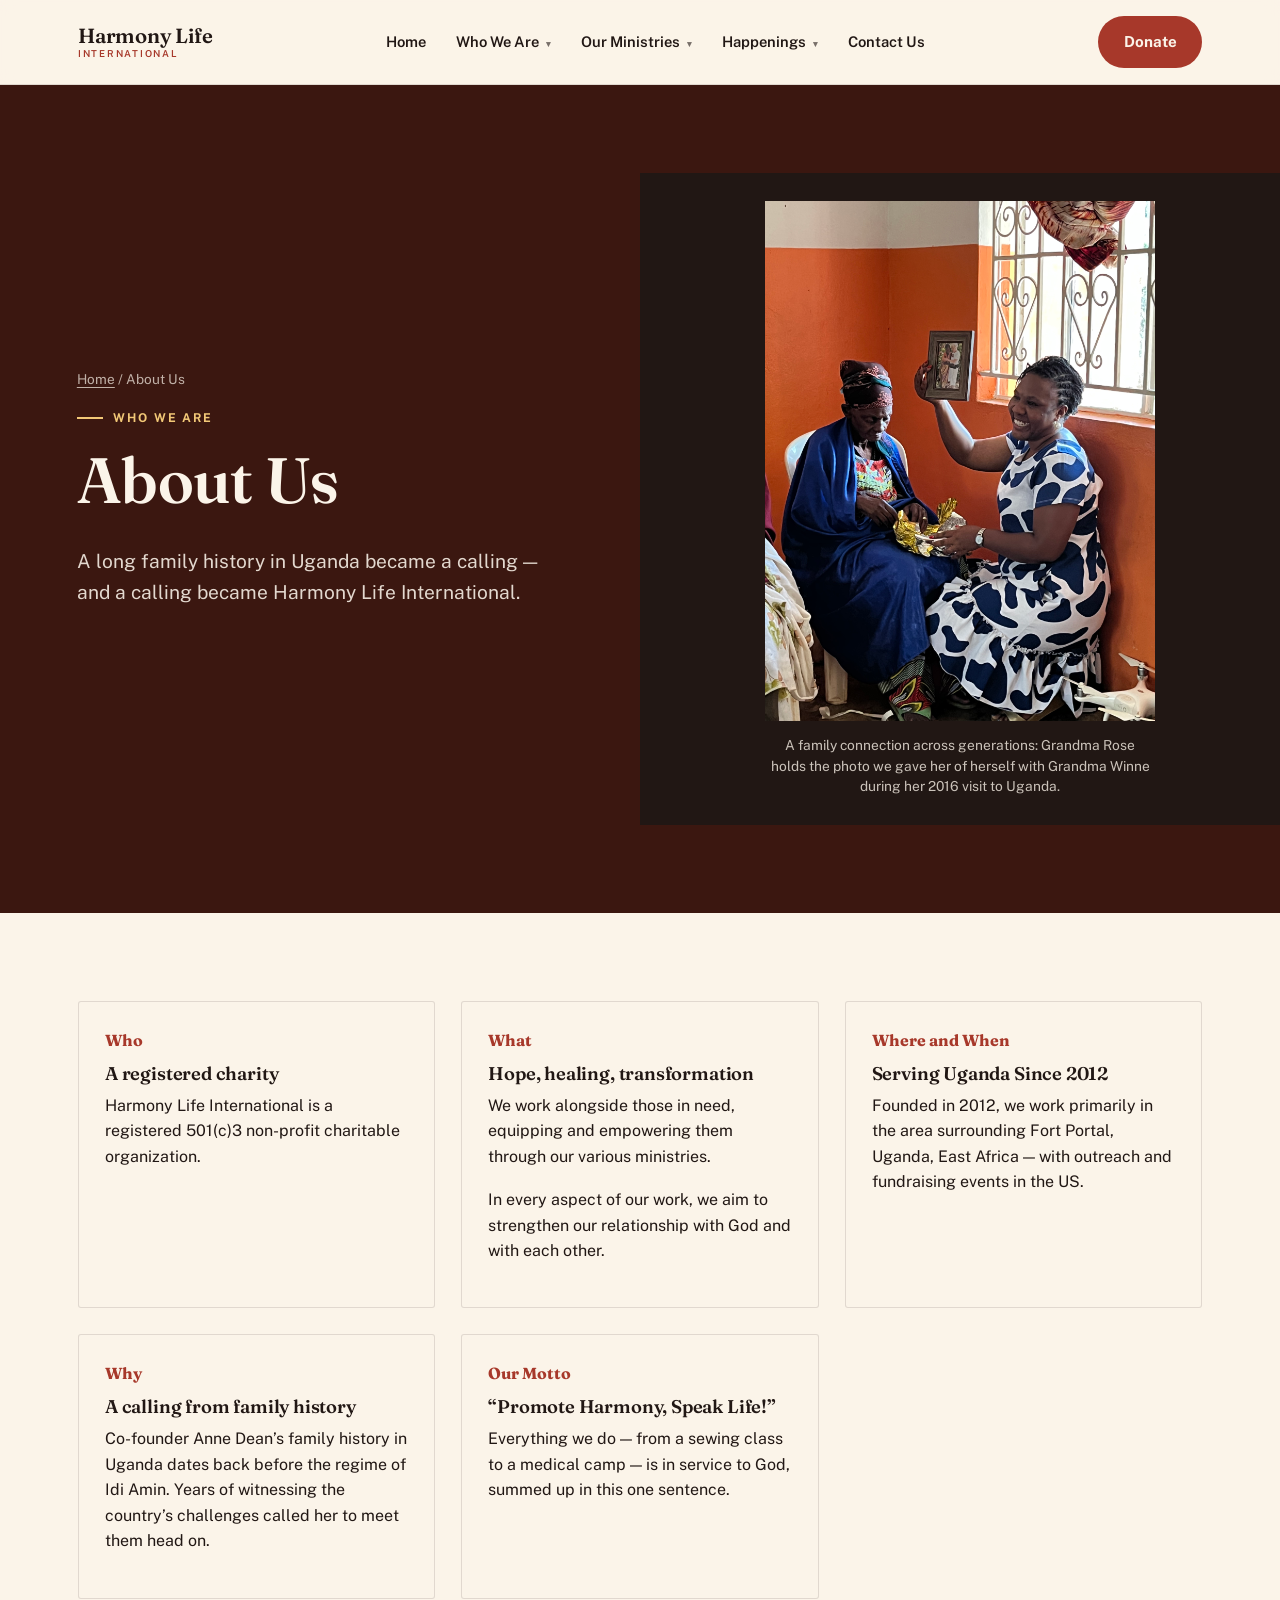
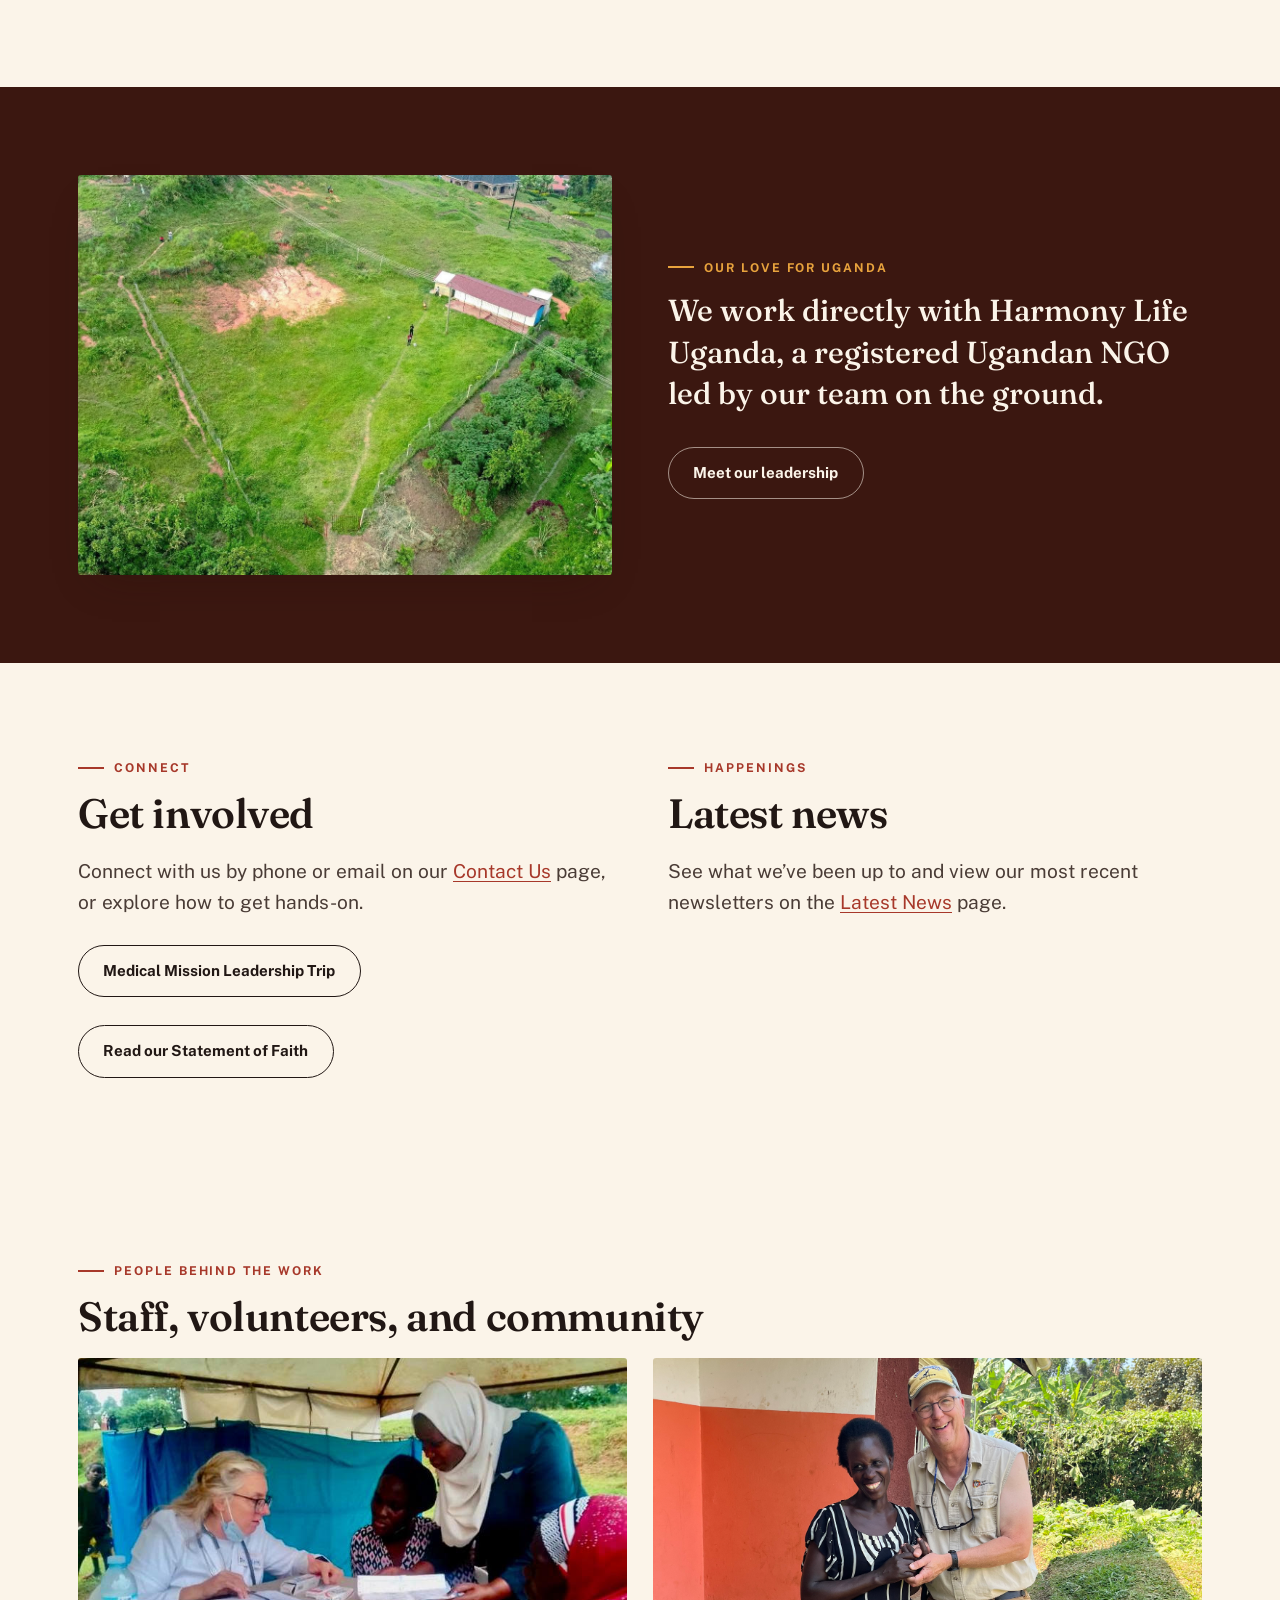
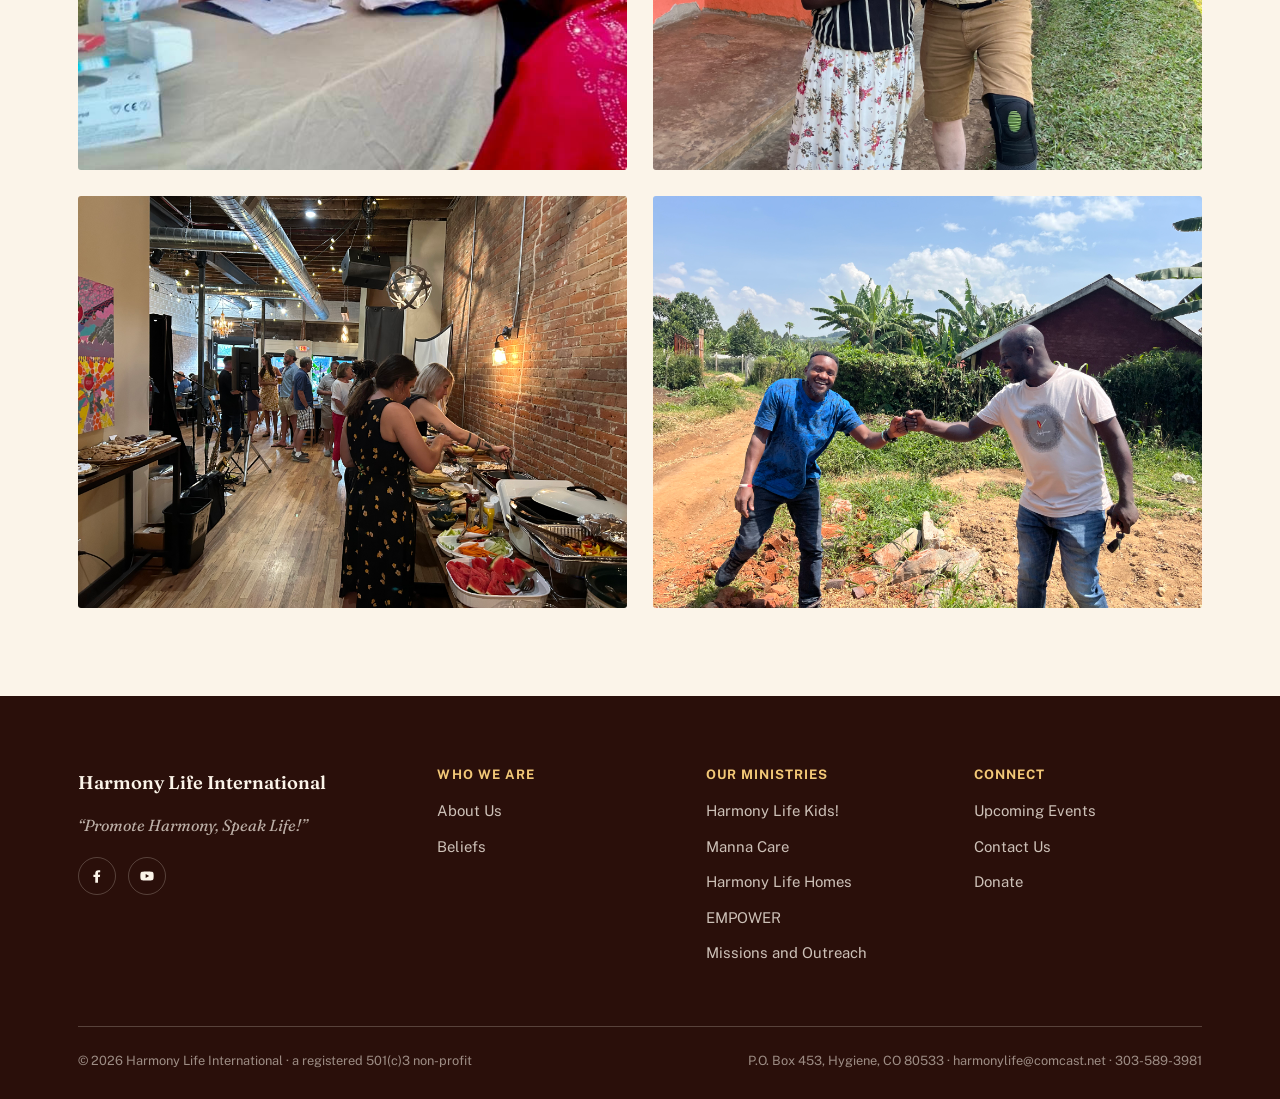
==== about.html @ 49a06c9b "11.12" ====
<!doctype html>
<html lang="en">
<head>
<meta charset="utf-8">
<meta name="viewport" content="width=device-width, initial-scale=1">
<title>About Us | Harmony Life International</title>
<meta name="description" content="Harmony Life International is a registered 501(c)3 non-profit founded in 2012, working around Fort Portal and Kampala, Uganda to bring hope, healing and transformation."><link rel="preconnect" href="https://fonts.googleapis.com">
<link rel="preconnect" href="https://fonts.gstatic.com" crossorigin>
<link href="https://fonts.googleapis.com/css2?family=Fraunces:ital,opsz,wght@0,9..144,500;0,9..144,600;1,9..144,500&family=Public+Sans:wght@400;500;600;700&display=swap" rel="stylesheet">
<link rel="stylesheet" href="css/style.css?v=14">
</head>
<body>
<header class="site-header">
  <div class="wrap">
    <a href="index.html" class="brand">
      <span class="brand-word">Harmony Life<small>International</small></span>
    </a>
    <nav class="main-nav" aria-label="Primary">
      <ul>
        <li><a href="index.html" class="top-link">Home</a></li>
        <li><a href="#" class="top-link">Who We Are <span class="caret">&#9662;</span></a>
        <ul class="dropdown"><li><a href="about.html">About Us</a></li><li><a href="beliefs.html">Beliefs</a></li></ul></li><li><a href="#" class="top-link">Our Ministries <span class="caret">&#9662;</span></a>
        <ul class="dropdown"><li><a href="kids.html">Harmony Life Kids!</a></li><li><a href="manna-care.html">Manna Care</a></li><li><a href="homes.html">Harmony Life Homes</a></li><li><a href="empower.html">EMPOWER</a></li><li><a href="missions-outreach.html">Missions and Outreach</a></li></ul></li><li><a href="#" class="top-link">Happenings <span class="caret">&#9662;</span></a>
        <ul class="dropdown"><li><a href="events.html">Upcoming Events</a></li></ul></li>
        <li><a href="contact.html" class="top-link">Contact Us</a></li>
      </ul>
    </nav>
    <div class="header-cta">
      <a href="https://www.eservicepayments.com/cgi-bin/Vanco_ver3.vps?appver3=[base64]&ver=3" class="btn btn-primary" target="_blank" rel="noopener">Donate</a>
      <button class="nav-toggle" aria-label="Open menu" aria-expanded="false">
        <svg viewBox="0 0 24 24" fill="none" stroke="currentColor" stroke-width="2"><path d="M3 6h18M3 12h18M3 18h18"/></svg>
      </button>
    </div>
  </div>
</header>
<nav class="mobile-nav" aria-label="Mobile">
  <ul><li><a href="index.html">Home</a></li><li><button class="group-toggle" aria-expanded="false">Who We Are <span class="caret">&#9662;</span></button>
        <ul class="sub-list"><li><a href="about.html">About Us</a></li><li><a href="beliefs.html">Beliefs</a></li></ul></li><li><button class="group-toggle" aria-expanded="false">Our Ministries <span class="caret">&#9662;</span></button>
        <ul class="sub-list"><li><a href="kids.html">Harmony Life Kids!</a></li><li><a href="manna-care.html">Manna Care</a></li><li><a href="homes.html">Harmony Life Homes</a></li><li><a href="empower.html">EMPOWER</a></li><li><a href="missions-outreach.html">Missions and Outreach</a></li></ul></li><li><button class="group-toggle" aria-expanded="false">Happenings <span class="caret">&#9662;</span></button>
        <ul class="sub-list"><li><a href="events.html">Upcoming Events</a></li></ul></li><li><a href="contact.html">Contact Us</a></li></ul>
  <div class="cta-row"><a href="https://www.eservicepayments.com/cgi-bin/Vanco_ver3.vps?appver3=[base64]&ver=3" class="btn btn-primary" target="_blank" rel="noopener" style="width:100%;justify-content:center;">Donate Now</a></div>
</nav>
<section class="hero hero-short about-hero">
  <div class="hero-inner">
    <div class="wrap">
      <p class="hero-crumb"><a href="index.html">Home</a> / About Us</p>
      <p class="eyebrow">Who We Are</p>
      <h1 class="h-display">About Us</h1>
      <p class="lede">A long family history in Uganda became a calling &mdash; and a calling became Harmony Life International.</p>
      
    </div>
  </div>
  <div class="about-hero-photo">
    <img src="images/grandma-rose-photo-visit.jpeg" alt="Grandma Rose holding the framed photo of herself with Grandma Winne from her 2016 visit to Uganda">
    <p class="about-hero-caption">A family connection across generations: Grandma Rose holds the photo we gave her of herself with Grandma Winne during her 2016 visit to Uganda.</p>
  </div>
</section>

<section class="on-light">
  <div class="wrap">
    <div class="card-grid">
      <div class="info-card"><span class="num">Who</span><h3>A registered charity</h3><p>Harmony Life International is a registered 501(c)3 non-profit charitable organization.</p></div>
      <div class="info-card"><span class="num">What</span><h3>Hope, healing, transformation</h3><p>We work alongside those in need, equipping and empowering them through our various ministries.</p><p>In every aspect of our work, we aim to strengthen our relationship with God and with each other.</p></div>
      <div class="info-card"><span class="num">Where and When</span><h3>Serving Uganda Since 2012</h3><p>Founded in 2012, we work primarily in the area surrounding Fort Portal, Uganda, East Africa &mdash; with outreach and fundraising events in the US.</p></div>
      <div class="info-card"><span class="num">Why</span><h3>A calling from family history</h3><p>Co-founder Anne Dean&rsquo;s family history in Uganda dates back before the regime of Idi Amin. Years of witnessing the country&rsquo;s challenges called her to meet them head on.</p></div>
      <div class="info-card"><span class="num">Our Motto</span><h3>&ldquo;Promote Harmony, Speak Life!&rdquo;</h3><p>Everything we do &mdash; from a sewing class to a medical camp &mdash; is in service to God, summed up in this one sentence.</p></div>
    </div>
  </div>
</section>

<section class="bg-clay">
  <div class="wrap">
    <div class="split reveal-stagger">
      <div class="split-media short"><img src="images/newsletter-farm-aerial-1.jpg" alt="Aerial view of green land in Uganda" loading="lazy"></div>
      <div>
        <p class="eyebrow">Our love for Uganda</p>
        <p class="statement">We work directly with Harmony Life Uganda, a registered Ugandan NGO led by our team on the ground.</p>
        <a href="leadership.html" class="btn btn-ghost-light">Meet our leadership</a>
      </div>
    </div>
  </div>
</section>

<section class="on-light">
  <div class="wrap">
    <div class="contact-grid">
      <div>
        <p class="eyebrow">Connect</p>
        <h2 class="h-section">Get involved</h2>
        <p class="lede">Connect with us by phone or email on our <a href="contact.html">Contact Us</a> page, or explore how to get hands-on.</p>
        <div class="badge-row" style="margin-top:28px;">
          <a href="missions-outreach.html" class="btn btn-ghost-dark">Medical Mission Leadership Trip</a>
          <a href="beliefs.html" class="btn btn-ghost-dark">Read our Statement of Faith</a>
        </div>
      </div>
      <div>
        <p class="eyebrow">Happenings</p>
        <h2 class="h-section">Latest news</h2>
        <p class="lede">See what we&rsquo;ve been up to and view our most recent newsletters on the <a href="news.html">Latest News</a> page.</p>
      </div>
    </div>
  </div>
</section>

<section class="on-light">
  <div class="wrap">
    <p class="eyebrow">People behind the work</p>
    <h2 class="h-section">Staff, volunteers, and community</h2>
    <div class="about-photo-grid">
      <img src="images/medical-camp-dr-kim.jpg" alt="Dr. Kim helping community members at a medical camp" loading="lazy">
      <img src="images/james-and-mama-maureen.jpeg" alt="James with Mama Maureen in Uganda" loading="lazy">
      <img src="images/harmony-life-dinner-gathering.jpeg" alt="Harmony Life staff and volunteers sharing a meal" loading="lazy">
      <img src="images/brian-sunday-and-ken-fist-bump.jpeg" alt="Brian Sunday fist-bumping Ken while volunteering with a family" loading="lazy">
    </div>
  </div>
</section>
<footer class="site-footer">
  <div class="wrap">
    <div class="footer-grid">
      <div>
        <div class="footer-brand"><span>Harmony Life International</span></div>
        <p class="footer-tagline">&ldquo;Promote Harmony, Speak Life!&rdquo;</p>
        <div class="footer-social">
          <a href="https://www.facebook.com/harmonylifeintl" target="_blank" rel="noopener" aria-label="Facebook"><svg viewBox="0 0 24 24"><path d="M13.5 22v-8.4h2.8l.4-3.3h-3.2V8.1c0-.9.3-1.6 1.7-1.6h1.6V3.5C16.5 3.4 15.3 3.3 14 3.3c-2.7 0-4.6 1.6-4.6 4.7v2.3H6.6v3.3h2.8V22Z"/></svg></a>
          <a href="https://www.youtube.com/channel/UCQIija2621qOEcQzTi9BtLw" target="_blank" rel="noopener" aria-label="YouTube"><svg viewBox="0 0 24 24"><path d="M21.6 7.6a2.7 2.7 0 0 0-1.9-1.9C18 5.2 12 5.2 12 5.2s-6 0-7.7.5A2.7 2.7 0 0 0 2.4 7.6 28 28 0 0 0 2 12a28 28 0 0 0 .4 4.4 2.7 2.7 0 0 0 1.9 1.9c1.7.5 7.7.5 7.7.5s6 0 7.7-.5a2.7 2.7 0 0 0 1.9-1.9A28 28 0 0 0 22 12a28 28 0 0 0-.4-4.4ZM10 15V9l5.2 3Z"/></svg></a>
        </div>
      </div>
      <div>
        <h4>Who We Are</h4>
        <ul>
          <li><a href="about.html">About Us</a></li>

          <li><a href="beliefs.html">Beliefs</a></li>
        </ul>
      </div>
      <div>
        <h4>Our Ministries</h4>
        <ul>
          <li><a href="kids.html">Harmony Life Kids!</a></li>
          <li><a href="manna-care.html">Manna Care</a></li>
          <li><a href="homes.html">Harmony Life Homes</a></li>
          <li><a href="empower.html">EMPOWER</a></li>


          <li><a href="missions-outreach.html">Missions and Outreach</a></li>
        </ul>
      </div>
      <div>
        <h4>Connect</h4>
        <ul>

          <li><a href="events.html">Upcoming Events</a></li>
          <li><a href="contact.html">Contact Us</a></li>
          <li><a href="https://www.eservicepayments.com/cgi-bin/Vanco_ver3.vps?appver3=[base64]&ver=3" target="_blank" rel="noopener">Donate</a></li>
        </ul>
      </div>
    </div>
    <div class="footer-bottom">
      <span>&copy; <span id="year">2026</span> Harmony Life International &middot; a registered 501(c)3 non-profit</span>
      <span>P.O. Box 453, Hygiene, CO 80533 &middot; harmonylife@comcast.net &middot; 303-589-3981</span>
    </div>
  </div>
</footer>
<script src="js/main.js?v=11"></script>
</body>
</html>
---- css/style.css ----
/* ==========================================================================
   Harmony Life International — design tokens
   ========================================================================== */
:root{
  /* color */
  --ink:        #211714;   /* warm charcoal-clay, primary text */
  --ink-soft:   #4a3c36;
  --paper:      #FBF4E9;   /* sun-bleached cotton canvas */
  --paper-dim:  #F2E8D8;
  --brick:      #A7382A;   /* terracotta — primary brand red */
  --brick-dark: #872C21;
  --gold:       #E8A33D;   /* sunrise gold */
  --gold-soft:  #F2C877;
  --clay:       #3B1710;   /* deep clay-maroon — dark sections / scrims */
  --clay-2:     #2A0F0A;
  --green:      #57724A;   /* savanna green — place/growth accent */
  --green-soft: #7C9A6C;
  --line:       rgba(33,23,20,0.12);
  --line-on-dark: rgba(251,244,233,0.22);

  /* type */
  --display: "Fraunces", "Iowan Old Style", Georgia, serif;
  --body:    "Public Sans", -apple-system, "Segoe UI", Helvetica, Arial, sans-serif;

  /* layout */
  --wrap: 1180px;
  --wrap-narrow: 760px;
  --radius: 3px;
  --shadow: 0 18px 40px -20px rgba(33,17,10,0.35);
}

/* ==========================================================================
   Reset / base
   ========================================================================== */
*, *::before, *::after{ box-sizing: border-box; }
html{ scroll-behavior: smooth; }
@media (prefers-reduced-motion: reduce){
  html{ scroll-behavior: auto; }
  *, *::before, *::after{ animation-duration: 0.01ms !important; animation-iteration-count: 1 !important; transition-duration: 0.01ms !important; scroll-behavior: auto !important; }
}
body{
  margin: 0;
  background: var(--paper);
  color: var(--ink);
  font-family: var(--body);
  font-size: 16px;
  line-height: 1.6;
  -webkit-font-smoothing: antialiased;
}
img{ max-width: 100%; display: block; }
a{ color: var(--brick); text-decoration-thickness: 1px; text-underline-offset: 3px; }
a:not([class]):hover{ color: var(--brick-dark); }
h1,h2,h3,h4{
  font-family: var(--display);
  color: var(--ink);
  line-height: 1.08;
  margin: 0 0 0.5em;
  font-weight: 600;
  letter-spacing: -0.01em;
}
p{ margin: 0 0 1.1em; }
ul{ margin: 0 0 1.1em; padding-left: 1.2em; }
:focus-visible{ outline: 3px solid var(--gold); outline-offset: 2px; }

.wrap{ max-width: var(--wrap); margin: 0 auto; padding: 0 28px; }
.wrap-narrow{ max-width: var(--wrap-narrow); margin: 0 auto; padding: 0 28px; }

.eyebrow{
  display: inline-flex; align-items: center; gap: 10px;
  font-family: var(--body); font-weight: 700; font-size: 0.76rem;
  letter-spacing: 0.16em; text-transform: uppercase;
  color: var(--gold);
}
.eyebrow::before{ content:""; width: 26px; height: 2px; background: var(--gold); display:block; }
.on-light .eyebrow{ color: var(--brick); }
.on-light .eyebrow::before{ background: var(--brick); }

.h-display{ font-size: clamp(2.4rem, 5vw, 4.1rem); }
.h-section{ font-size: clamp(1.9rem, 3.2vw, 2.7rem); }
.lede{ font-size: 1.2rem; color: var(--ink-soft); max-width: 62ch; }

/* buttons */
.btn{
  display: inline-flex; align-items: center; gap: 10px;
  font-family: var(--body); font-weight: 700; font-size: 0.95rem;
  padding: 0.85em 1.6em; border-radius: 999px;
  border: 1px solid transparent; cursor: pointer;
  text-decoration: none; white-space: nowrap;
  transition: transform 0.18s ease, background 0.18s ease, color 0.18s ease, border-color 0.18s ease;
}
.btn:hover{ transform: translateY(-1px); }
.btn-primary{ background: var(--brick); color: var(--paper); }
.btn-primary:hover{ background: var(--brick-dark); color: var(--paper); }
.btn-ghost-light{ border-color: rgba(251,244,233,0.55); color: var(--paper); }
.btn-ghost-light:hover{ background: rgba(251,244,233,0.12); color: var(--paper); }
.btn-ghost-dark{ border-color: var(--ink); color: var(--ink); }
.btn-ghost-dark:hover{ background: var(--ink); color: var(--paper); }
.btn-gold{ background: var(--gold); color: var(--clay); }
.btn-gold:hover{ background: var(--gold-soft); color: var(--clay); }

/* ==========================================================================
   Header
   ========================================================================== */
.site-header{
  position: sticky; top: 0; z-index: 60;
  background: rgba(251,244,233,0.92);
  backdrop-filter: saturate(140%) blur(8px);
  border-bottom: 1px solid var(--line);
}
.site-header .wrap{ display:flex; align-items:center; justify-content:space-between; height: 84px; gap: 24px; }
.brand{ display:flex; align-items:center; gap: 12px; text-decoration:none; color: var(--ink); flex-shrink:0; }
.brand svg{ width: 42px; height: 42px; flex-shrink:0; }
.brand-word{ font-family: var(--display); font-weight: 600; font-size: 1.28rem; line-height:1.05; letter-spacing: -0.01em; }
.brand-word small{ display:block; font-family: var(--body); font-weight:600; font-size: 0.6rem; letter-spacing: 0.18em; text-transform: uppercase; color: var(--brick); margin-top: 2px; }

.main-nav{ display:flex; align-items:center; gap: 6px; }
.main-nav > ul{ display:flex; align-items:center; gap: 2px; list-style:none; margin:0; padding:0; }
.main-nav > ul > li{ position: relative; }
.main-nav a.top-link{
  display:block; padding: 10px 14px; color: var(--ink); text-decoration:none;
  font-weight: 600; font-size: 0.92rem; border-radius: 999px;
}
.main-nav a.top-link:hover, .main-nav li:hover > a.top-link, .main-nav li.open > a.top-link{ background: var(--paper-dim); color: var(--brick); }
.main-nav .caret{ font-size: 0.6em; margin-left: 4px; opacity: 0.6; }

.dropdown{
  position: absolute; top: 100%; left: 0; min-width: 230px;
  background: var(--paper); border: 1px solid var(--line); border-radius: var(--radius);
  box-shadow: var(--shadow); padding: 8px; list-style:none; margin: 6px 0 0;
  opacity:0; visibility:hidden; transform: translateY(4px);
  transition: opacity 0.15s ease, transform 0.15s ease, visibility 0.15s ease;
}
.main-nav li:hover .dropdown, .main-nav li.open .dropdown{ opacity:1; visibility:visible; transform: translateY(0); }
.dropdown a{
  display:block; padding: 9px 12px; border-radius: 4px; color: var(--ink);
  text-decoration:none; font-size: 0.9rem; font-weight: 500;
}
.dropdown a:hover{ background: var(--paper-dim); color: var(--brick); }

.header-cta{ display:flex; align-items:center; gap: 14px; flex-shrink:0; }
.nav-toggle{ display:none; }
.mobile-nav{ display:none; }

@media (max-width: 980px){
  .site-header .wrap{ height: 72px; }
  .main-nav{ display:none; }
  .header-cta .btn-primary{ padding: 0.7em 1.2em; font-size: 0.88rem; }
  .nav-toggle{
    display:flex; align-items:center; justify-content:center;
    width: 44px; height: 44px; border-radius: 999px; border: 1px solid var(--line);
    background: transparent; cursor:pointer;
  }
  .nav-toggle svg{ width: 20px; height: 20px; }

  .mobile-nav{
    display:none; position: fixed; top: 72px; right: 0; bottom: 0; left: 0; z-index: 55;
    background: var(--paper); overflow-y: auto; padding: 8px 0 40px;
  }
  .mobile-nav.open{ display:block; }
  .mobile-nav ul{ list-style:none; margin:0; padding:0 8px; }
  .mobile-nav > ul > li{ border-bottom: 1px solid var(--line); }
  .mobile-nav a{ display:block; padding: 16px 20px; color: var(--ink); text-decoration:none; font-weight:600; font-family: var(--display); font-size: 1.15rem; }
  .mobile-nav .sub-list{ padding-left: 16px; display:none; }
  .mobile-nav .sub-list.open{ display:block; }
  .mobile-nav .sub-list a{ font-family: var(--body); font-size: 0.98rem; font-weight:500; padding: 12px 20px; }
  .mobile-nav .group-toggle{
    display:flex; align-items:center; justify-content:space-between; width:100%;
    background:none; border:0; text-align:left; cursor:pointer;
    padding: 16px 20px; color: var(--ink); font-family: var(--display); font-size: 1.15rem; font-weight:600;
  }
  .mobile-nav .group-toggle .caret{ font-size: 0.7em; opacity:0.6; flex-shrink:0; margin-left: 12px; }
  .mobile-nav .cta-row{ padding: 22px 20px 0; }
  .mobile-nav .cta-row .btn{
    font-family: var(--body); font-size: 0.95rem; font-weight:700; color: var(--paper); padding: 0.85em 1.6em;
  }
}

/* ==========================================================================
   Hero
   ========================================================================== */
.hero{
  position: relative; color: var(--paper);
  min-height: 78vh;
  background-size: cover; background-position: center;
  overflow: hidden;
}
.hero.hero-short{ min-height: 46vh; }
.hero.about-hero{
  display:grid; grid-template-columns: 1fr 1fr; min-height: 450px;
  background: var(--clay);
}
.hero.about-hero::after{ display:none; }
.about-hero .hero-inner{
  position:relative; inset:auto; grid-column:1; grid-row:1;
  display:flex; align-items:center; padding:48px 0;
}
.about-hero .hero-inner .wrap{ width:100%; max-width:none; margin:0; padding:0 clamp(28px, 6vw, 80px); }
.about-hero .about-hero-photo{
  grid-column:2; grid-row:1; min-height:450px;
  display:flex; flex-direction:column; align-items:center; justify-content:center; gap:14px;
  padding:28px clamp(16px, 3vw, 40px);
  background:#211714;
}
.about-hero-photo img{ display:block; width:100%; height:auto; max-height:520px; object-fit:contain; }
.about-hero-caption{ max-width:48ch; margin:0; color:rgba(251,244,233,0.78); font-size:0.86rem; line-height:1.5; text-align:center; }
.hero::after{
  content:""; position:absolute; inset:0;
  background: linear-gradient(180deg, rgba(43,15,10,0.15) 0%, rgba(43,15,10,0.35) 45%, rgba(30,10,7,0.92) 100%);
}
.hero-inner{ position: absolute; left:0; right:0; bottom:0; z-index: 2; padding: 90px 0 64px; box-sizing: border-box; }
.hero .eyebrow{ color: var(--gold-soft); margin-bottom: 18px; }
.hero .eyebrow::before{ background: var(--gold-soft); }
.hero h1{ color: var(--paper); max-width: 15ch; }
.hero .lede{ color: rgba(251,244,233,0.88); margin-top: 14px; }
.hero-actions{ display:flex; gap: 14px; flex-wrap:wrap; margin-top: 30px; }
.hero-crumb{ position:relative; z-index:2; font-size: 0.85rem; color: rgba(251,244,233,0.7); margin-bottom: 10px; }
.hero-crumb a{ color: rgba(251,244,233,0.7); }
@media (max-width: 860px){
  .hero.about-hero{ grid-template-columns:1fr; min-height:0; }
  .about-hero .about-hero-photo{ grid-column:1; grid-row:1; min-height:0; height:auto; padding:18px 22px 24px; }
  .about-hero-photo img{ max-height:300px; }
  .about-hero .hero-inner{ grid-column:1; grid-row:2; padding:38px 0 42px; }
}

/* hero entrance */
@keyframes hero-rise{ from{ opacity:0; transform: translateY(22px); } to{ opacity:1; transform: translateY(0); } }
.hero-crumb, .hero .eyebrow, .hero h1, .hero .lede, .hero-actions{
  opacity:0; animation: hero-rise 0.9s cubic-bezier(.16,1,.3,1) forwards;
}
.hero-crumb{ animation-delay: 0.05s; }
.hero .eyebrow{ animation-delay: 0.15s; }
.hero h1{ animation-delay: 0.28s; }
.hero .lede{ animation-delay: 0.46s; }
.hero-actions{ animation-delay: 0.6s; }

/* scroll-triggered staggered reveal, used for the ledger + stat bands */
.reveal-stagger > *{
  opacity:0; transform: translateY(16px);
  transition: opacity 0.8s cubic-bezier(.16,1,.3,1), transform 0.8s cubic-bezier(.16,1,.3,1);
}
.reveal-stagger.in-view > *{ opacity:1; transform: translateY(0); }
.reveal-stagger > *:nth-child(1){ transition-delay: 0.05s; }
.reveal-stagger > *:nth-child(2){ transition-delay: 0.2s; }
.reveal-stagger > *:nth-child(3){ transition-delay: 0.35s; }
.reveal-stagger > *:nth-child(4){ transition-delay: 0.5s; }
.reveal-stagger > *:nth-child(5){ transition-delay: 0.65s; }
.reveal-stagger > *:nth-child(6){ transition-delay: 0.8s; }

/* ==========================================================================
   Ledger strip — signature element
   ========================================================================== */
.ledger{
  background: var(--clay); border-bottom: 1px solid var(--line-on-dark);
}
.ledger-row{
  display:grid; grid-template-columns: repeat(auto-fit, minmax(220px, 1fr));
  overflow-x: auto;
}
.ledger-item{ position: relative; padding: 30px 26px; }
.ledger-item::before{
  content:""; position:absolute; top:0; left:0; right:0; height:1px;
  background-image: repeating-linear-gradient(90deg, rgba(251,244,233,0.32) 0 1.5px, transparent 1.5px 11px);
}
.ledger-item:not(:first-child)::after{
  content:""; position:absolute; top:0; bottom:0; left:0; width:1px;
  background-image: repeating-linear-gradient(180deg, rgba(251,244,233,0.32) 0 1.5px, transparent 1.5px 11px);
}
.ledger-amount{ font-family: var(--display); font-weight: 600; font-size: 1.9rem; color: var(--gold-soft); font-variant-numeric: tabular-nums; }
.ledger-desc{ color: rgba(251,244,233,0.82); font-size: 0.92rem; margin-top: 4px; }
@media (max-width: 900px){
  .ledger-row{ grid-template-columns: repeat(2, 1fr); overflow-x: visible; }
  .ledger-item:nth-child(3)::after{ display:none; }
}

/* ==========================================================================
   Sections
   ========================================================================== */
section{ padding: 88px 0; }
.section-tight{ padding: 56px 0; }
.section-head{ max-width: 62ch; margin-bottom: 44px; }
.section-head .eyebrow{ margin-bottom: 14px; }
.bg-clay{ background: var(--clay); color: var(--paper); }
.bg-clay h2, .bg-clay h3{ color: var(--paper); }
.bg-clay .lede{ color: rgba(251,244,233,0.82); }
.bg-dim{ background: var(--paper-dim); }
.divider-gold{ height:2px; width: 64px; background: var(--gold); border:0; margin: 0 0 22px; }

/* pull quote */
.pull{
  font-family: var(--display); font-style: italic; font-weight: 500;
  font-size: clamp(1.3rem, 2.4vw, 1.7rem); line-height: 1.4; color: var(--ink);
  max-width: 46ch;
}
.pull cite{ display:block; font-style: normal; font-family: var(--body); font-size: 0.82rem; color: var(--brick); font-weight:700; letter-spacing: 0.05em; text-transform: uppercase; margin-top: 16px; }
.bg-clay .pull{ color: var(--paper); }
.bg-clay .pull cite{ color: var(--gold-soft); }

/* alternate, quieter section intro: eyebrow + a serif statement line instead of a repeated h2 */
.statement{
  font-family: var(--display); font-weight:500; font-size: clamp(1.35rem, 2.6vw, 1.9rem);
  line-height: 1.35; color: var(--ink); max-width: 50ch;
}
.bg-clay .statement{ color: var(--paper); }
.kicker{
  font-family: var(--body); font-weight:700; font-size: 1.05rem; color: var(--ink);
  margin: 0 0 10px;
}
.bg-clay .kicker{ color: var(--paper); }

/* single-figure stat card (used where a full 4-up ledger would be sparse) */
.stat-card{
  display:inline-flex; align-items:baseline; gap: 16px; flex-wrap:wrap; justify-content:center;
  background: var(--paper); border: 1px solid var(--line); border-radius: var(--radius);
  padding: 24px 34px; box-shadow: var(--shadow); max-width: 90%;
}
.stat-card .num{ font-family: var(--display); font-weight:600; font-size: 2.3rem; color: var(--brick); font-variant-numeric: tabular-nums; white-space:nowrap; }
.stat-card .txt{ font-size: 0.95rem; color: var(--ink-soft); max-width: 30ch; text-align:left; }

/* small photo + quote pairing */
.quote-block{ display:flex; gap: 30px; align-items:center; flex-wrap:wrap; }
.quote-block img{ width:180px; height:180px; object-fit:cover; border-radius: var(--radius); flex-shrink:0; box-shadow: var(--shadow); }
.quote-block .pull{ margin:0; }
@media (max-width: 560px){ .quote-block{ justify-content:center; text-align:center; } .quote-block .pull{ margin:0 auto; } }

/* ==========================================================================
   Ministries grid (editorial, asymmetric)
   ========================================================================== */
.ministries-grid{
  display:grid; grid-template-columns: repeat(6, 1fr); gap: 18px;
}
.m-card{
  position:relative; overflow:hidden; border-radius: var(--radius);
  color: var(--paper); text-decoration:none; display:flex; flex-direction:column;
  justify-content:flex-end; min-height: 260px; background-size:cover; background-position:center;
  grid-column: span 2;
}
.m-card.m-feature{ grid-column: span 4; min-height: 420px; }
.m-card::after{ content:""; position:absolute; inset:0; background: linear-gradient(180deg, rgba(43,15,10,0) 30%, rgba(30,10,7,0.88) 100%); transition: background 0.25s ease; }
.m-card:hover::after{ background: linear-gradient(180deg, rgba(167,56,42,0.15) 0%, rgba(30,10,7,0.92) 100%); }
.m-card-body{ position:relative; z-index:2; padding: 22px; }
.m-card h3{ color: var(--paper); font-size: 1.28rem; margin-bottom: 6px; }
.m-feature h3{ font-size: 1.9rem; }
.m-card p{ color: rgba(251,244,233,0.85); font-size: 0.92rem; margin: 0; }
.m-card .tag{ font-size: 0.72rem; font-weight:700; letter-spacing:0.12em; text-transform:uppercase; color: var(--gold-soft); display:block; margin-bottom: 8px; }
@media (max-width: 900px){
  .ministries-grid{ grid-template-columns: repeat(2, 1fr); }
  .m-card, .m-card.m-feature{ grid-column: span 2; min-height: 260px; }
}
@media (max-width: 560px){
  .ministries-grid{ grid-template-columns: 1fr; }
  .m-card, .m-card.m-feature{ grid-column: span 1; }
}

/* ==========================================================================
   Steps timeline (vertical, connected, staggered reveal)
   ========================================================================== */
.steps-timeline{ max-width: 620px; margin: 0 auto; }
.step{ position:relative; display:flex; gap: 26px; padding-bottom: 50px; }
.step:last-child{ padding-bottom: 0; }
.step::before{
  content:""; position:absolute; left: 25px; top: 52px; width: 2px; height: calc(100% - 52px);
  background: repeating-linear-gradient(to bottom, var(--brick) 0 5px, transparent 5px 11px);
}
.step:last-child::before{ display:none; }
.step-marker{
  position:relative; z-index:2; flex-shrink:0;
  width: 52px; height: 52px; border-radius: 50%;
  background: var(--clay); color: var(--gold-soft);
  display:flex; align-items:center; justify-content:center;
  font-family: var(--display); font-weight:600; font-size: 1.05rem;
  box-shadow: 0 0 0 6px var(--paper);
}
.bg-dim .step-marker{ box-shadow: 0 0 0 6px var(--paper-dim); }
.step-body{ padding-top: 9px; }
.step-body h3{ font-size: 1.22rem; margin-bottom: 6px; }
.step-body p{ color: var(--ink-soft); margin: 0; }
@media (max-width: 560px){
  .step{ gap: 18px; padding-bottom: 38px; }
  .step-marker{ width: 44px; height: 44px; font-size: 0.95rem; }
  .step::before{ left: 21px; top: 44px; }
}

/* ==========================================================================
   Uganda map — scroll-scrubbed zoom from world to Africa to Uganda
   ========================================================================== */
/* let the map run to the section's own edge instead of leaving a dead strip of
   plain background color below it before the next section's color begins */
.map-section{ padding-bottom: 0; }
.map-scrub{ position: relative; height: 235vh; }
.map-sticky{
  position: sticky; top: 84px; height: calc(100vh - 84px);
  display: flex; align-items: center; justify-content: center;
  overflow: hidden;
}
.map-stage{ position: relative; width: 100%; height: 100%; }
.map-svg{ position:absolute; inset:0; width:100%; height:100%; overflow: hidden; }
.countries{ will-change: transform; }

.country{ fill: rgba(251,244,233,0.05); stroke: rgba(251,244,233,0.28); stroke-width: 1; stroke-linejoin: round; vector-effect: non-scaling-stroke; }
.country-africa{ stroke: rgba(251,244,233,0.42); }
.country-uganda{ stroke: var(--gold-soft); }
.country-uganda-highlight{
  fill: var(--gold); fill-opacity: 0.22; stroke: var(--gold); stroke-width: 1.6;
  opacity: 0; pointer-events: none;
}

.map-marker-layer{ position:absolute; inset:0; pointer-events:none; }
.map-marker{
  position:absolute; left:0; top:0; will-change: transform;
  opacity: 0; transition: opacity .25s ease;
}
.marker-star{
  position:absolute; left:0; top:0; width: 18px; height: 18px; display:block; opacity:0;
  transform: translate(-50%,-50%) scale(0.3); transform-origin: 50% 50%;
  transition: transform .5s cubic-bezier(.34,1.56,.64,1), opacity .35s ease;
  filter: drop-shadow(0 2px 6px rgba(19,10,6,0.5));
}
.marker-star svg{ width:100%; height:100%; fill: var(--gold); stroke: var(--paper); stroke-width: 0.8; }
.map-marker.is-visible{ opacity: 1; }
.map-marker.is-visible .marker-star{ opacity:1; transform: translate(-50%,-50%) scale(1); }
.marker-label{
  position:absolute; top:0; white-space: nowrap;
  font-family: var(--body); font-weight:600; font-size: 14px; color: var(--paper);
  text-shadow: 0 1px 4px rgba(19,10,6,0.65);
}
/* labels splay diagonally away from each other so they never collide when the two
   cities are close together on screen at looser zoom levels */
.marker-fortportal .marker-label{ top: auto; right: 12px; bottom: 9px; text-align: right; }
.marker-kampala .marker-label{ top: 9px; left: 12px; text-align: left; }

.map-uganda-label{
  position:absolute; left:0; top:0; will-change: transform; opacity: 0;
  display:flex; flex-direction:column; align-items:center; gap: 7px;
}
.map-uganda-label .label-text{
  font-family: var(--display); font-weight:600; font-style: italic; font-size: 36px;
  letter-spacing: 0.03em; color: var(--gold-soft); white-space: nowrap;
  text-shadow: 0 1px 3px rgba(19,10,6,0.75), 0 10px 26px rgba(19,10,6,0.4);
}
.map-uganda-label .label-rule{
  width: 52px; height: 2px; background: var(--gold-soft); opacity: 0.85;
}
@media (max-width: 720px){
  .map-uganda-label .label-text{ font-size: 26px; }
  .map-uganda-label .label-rule{ width: 40px; }
}

@media (max-width: 720px){
  .map-scrub{ height: 210vh; }
}
@media (max-width: 480px){
  .map-scrub{ height: 190vh; }
}

@media (prefers-reduced-motion: reduce){
  .map-scrub{ height: auto; }
  .map-sticky{ position: static; height: 70vh; min-height: 420px; padding: 20px 0; }
}

/* ==========================================================================
   Video embeds
   ========================================================================== */
.video-grid{ display:grid; grid-template-columns: repeat(3, 1fr); gap: 28px; }
.video-grid.two-up{ grid-template-columns: repeat(2, 1fr); }
@media (max-width: 860px){ .video-grid, .video-grid.two-up{ grid-template-columns: 1fr; } }
.video-embed{
  position:relative; width:100%; aspect-ratio: 16/9; overflow:hidden;
  border-radius: var(--radius); box-shadow: var(--shadow); background: var(--clay-2);
}
.video-embed iframe{ position:absolute; inset:0; width:100%; height:100%; border:0; }
.video-caption{ margin: 14px 0 0; font-size: 0.88rem; color: var(--ink-soft); }
.video-caption strong{ color: var(--ink); font-family: var(--display); font-weight:600; }
.bg-dim .video-caption, .bg-clay .video-caption{ color: rgba(251,244,233,0.75); }
.bg-clay .video-caption strong{ color: var(--paper); }

.video-linkcard{
  display:flex; flex-direction:column; align-items:center; justify-content:center; gap: 14px;
  color: var(--paper); text-decoration:none; text-align:center; padding: 24px;
  background: linear-gradient(160deg, var(--clay) 0%, var(--clay-2) 100%);
  background-size: cover; background-position: center;
  transition: transform 0.2s ease;
}
.video-linkcard.has-thumb{ position:relative; }
.video-linkcard.has-thumb::before{
  content:""; position:absolute; inset:0;
  background: linear-gradient(180deg, rgba(43,15,10,0.25) 0%, rgba(30,10,7,0.82) 100%);
}
.video-linkcard.has-thumb > *{ position:relative; z-index:1; }
.video-linkcard:hover{ transform: scale(1.015); color: var(--paper); }
.video-linkcard .play-ic{
  width: 60px; height: 60px; border-radius: 50%; flex-shrink:0;
  border: 2px solid rgba(251,244,233,0.55);
  background: rgba(30,10,7,0.35);
  display:flex; align-items:center; justify-content:center;
}
.video-linkcard .play-ic svg{ width: 20px; height: 20px; fill: var(--paper); margin-left: 3px; }
.video-linkcard .linkcard-label{ display:flex; align-items:center; gap: 8px; font-weight:700; font-size: 0.95rem; }
.video-linkcard .linkcard-label svg{ width: 16px; height: 16px; fill: var(--gold-soft); }

/* ==========================================================================
   Content blocks (image + text alternating)
   ========================================================================== */
.split{ display:grid; grid-template-columns: 1fr 1fr; gap: 56px; align-items:center; }
.split.reverse .split-media{ order:2; }
.split-media img{ border-radius: var(--radius); box-shadow: var(--shadow); width:100%; height:100%; object-fit:cover; }
.split-media.short img{ aspect-ratio: 4/3; }
@media (max-width: 860px){
  .split-media.thin-mobile img{ aspect-ratio: 16/9; }
}
@media (max-width: 860px){
  .split, .split.reverse{ grid-template-columns: 1fr; gap: 30px; }
  .split.reverse .split-media{ order: 0; }
}

.card-grid{ display:grid; grid-template-columns: repeat(3, 1fr); gap: 26px; }
@media (max-width: 860px){ .card-grid{ grid-template-columns: repeat(2, 1fr); } }
@media (max-width: 560px){ .card-grid{ grid-template-columns: 1fr; } }
.info-card{ background: var(--paper); border: 1px solid var(--line); border-radius: var(--radius); padding: 26px; }
.info-card h3{ font-size: 1.15rem; }
.info-card .num{ font-family: var(--display); font-size: 1rem; color: var(--brick); font-weight:700; margin-bottom: 10px; display:block; }

/* numbered variant: a small index number up top, plus a large low-opacity numeral
   watermarked into the background — used for cards that are actually 1/2/3 in a sequence */
.info-card.numbered{ position:relative; overflow:hidden; }
.info-card.numbered .num{ position:relative; z-index:1; }
.info-card.numbered::before{
  content: attr(data-num);
  position:absolute; top:-0.28em; right:0.06em;
  font-family: var(--display); font-weight:700; font-size:6.5rem; line-height:1;
  color: var(--brick); opacity:0.09;
  z-index:0; pointer-events:none; user-select:none;
}
.info-card.numbered h3, .info-card.numbered p, .info-card.numbered a{ position:relative; z-index:1; }

.stat-band{ display:grid; grid-template-columns: repeat(4,1fr); gap: 30px; text-align:center; }
.stat{ }
.stat .fig{ font-family: var(--display); font-size: clamp(1.8rem,3vw,2.6rem); color: var(--gold-soft); font-variant-numeric: tabular-nums; }
.stat .lbl{ font-size: 0.85rem; color: rgba(251,244,233,0.78); margin-top: 6px; }
@media (max-width: 760px){ .stat-band{ grid-template-columns: repeat(2,1fr); row-gap: 34px; } }

.photo-grid{ display:grid; grid-template-columns: repeat(4,1fr); gap: 14px; }
.photo-grid img{ border-radius: var(--radius); aspect-ratio: 3/4; object-fit:cover; width:100%; }
.photo-grid .wide{ grid-column: span 2; aspect-ratio: 3/2; }
.photo-grid.cols-3{ grid-template-columns: repeat(3,1fr); } /* one tall + one wide fills a row exactly */
@media (max-width: 760px){ .photo-grid{ grid-template-columns: repeat(2,1fr); } .photo-grid .wide{ grid-column: span 2; } }

.about-photo-grid{ display:grid; grid-template-columns:repeat(2,minmax(0,1fr)); gap:26px; }
.about-photo-grid img{ width:100%; aspect-ratio:4/3; object-fit:cover; border-radius:var(--radius); }
@media (max-width:560px){ .about-photo-grid{ grid-template-columns:1fr; } }

/* leadership */
.people-grid{ display:grid; grid-template-columns: repeat(2,1fr); gap: 40px; }
.person{ display:grid; grid-template-columns: 160px 1fr; gap: 22px; align-items:start; }
.person img{ border-radius: var(--radius); aspect-ratio: 1/1; object-fit:cover; box-shadow: var(--shadow); }
.person h3{ font-size: 1.2rem; margin-bottom:2px; }
.person .role{ color: var(--brick); font-weight:700; font-size: 0.82rem; text-transform:uppercase; letter-spacing:0.06em; margin-bottom: 10px; display:block; }
@media (max-width: 700px){ .people-grid{ grid-template-columns: 1fr; } }
@media (max-width: 460px){ .person{ grid-template-columns: 100px 1fr; } }

/* forms / contact */
.contact-grid{ display:grid; grid-template-columns: 1fr 1fr; gap: 56px; }
@media (max-width: 860px){ .contact-grid{ grid-template-columns: 1fr; gap: 34px; } }
.contact-detail{ display:flex; gap: 16px; padding: 18px 0; border-top: 1px solid var(--line); }
.contact-detail:first-of-type{ border-top:0; }
.contact-detail .ic{ color: var(--brick); flex-shrink:0; margin-top:2px; }
.contact-detail h4{ font-family: var(--body); font-weight:700; font-size: 0.85rem; text-transform:uppercase; letter-spacing:0.06em; margin:0 0 4px; color: var(--ink-soft); }

.news-list{ list-style:none; margin:0; padding:0; }
.news-list li{ display:flex; justify-content:space-between; align-items:baseline; gap: 20px; padding: 22px 0; border-top: 1px solid var(--line); }
.news-list li:first-child{ border-top:0; }
.news-list .n-title{ font-family: var(--display); font-size: 1.15rem; }
.news-list .n-date{ font-size: 0.84rem; color: var(--ink-soft); white-space:nowrap; }

.faith-list{ list-style:none; margin:0; padding:0; display:grid; gap: 22px; }
.faith-list li{ padding-left: 26px; border-left: 2px solid var(--gold); font-family: var(--display); font-style: italic; font-size: 1.12rem; color: var(--ink-soft); }
.faith-list li strong{ display:block; font-family: var(--body); font-style:normal; font-weight:700; font-size: 0.78rem; text-transform:uppercase; letter-spacing:0.07em; color: var(--brick); margin-top:8px; }

/* ==========================================================================
   Footer
   ========================================================================== */
.site-footer{ background: var(--clay-2); color: rgba(251,244,233,0.78); padding: 72px 0 28px; }
.footer-grid{ display:grid; grid-template-columns: 1.4fr 1fr 1fr 1fr; gap: 40px; }
.footer-grid h4{ font-family: var(--body); font-weight:700; font-size: 0.82rem; text-transform:uppercase; letter-spacing:0.08em; color: var(--gold-soft); margin: 0 0 16px; }
.footer-grid ul{ list-style:none; margin:0; padding:0; display:grid; gap: 10px; }
.footer-grid a{ color: rgba(251,244,233,0.78); text-decoration:none; font-size: 0.93rem; }
.footer-grid a:hover{ color: var(--paper); text-decoration:underline; }
.footer-brand{ display:flex; align-items:center; gap: 12px; margin-bottom: 16px; }
.footer-brand svg{ width: 38px; height:38px; }
.footer-brand span{ font-family: var(--display); font-weight:600; font-size: 1.15rem; color: var(--paper); }
.footer-tagline{ font-family: var(--display); font-style: italic; color: rgba(251,244,233,0.7); max-width: 34ch; }
.footer-social{ display:flex; gap: 12px; margin-top: 18px; }
.footer-social a{ width:38px; height:38px; border-radius:50%; border:1px solid var(--line-on-dark); display:flex; align-items:center; justify-content:center; }
.footer-social svg{ width:16px; height:16px; fill: var(--paper); }
.on-light .footer-social a{ border-color: var(--line); }
.on-light .footer-social svg{ fill: var(--brick); }
.footer-bottom{ margin-top: 60px; padding-top: 24px; border-top: 1px solid var(--line-on-dark); display:flex; justify-content:space-between; flex-wrap:wrap; gap: 12px; font-size: 0.8rem; color: rgba(251,244,233,0.55); }
.footer-bottom a{ color: rgba(251,244,233,0.55); }
@media (max-width: 860px){ .footer-grid{ grid-template-columns: 1fr 1fr; } }
@media (max-width: 520px){ .footer-grid{ grid-template-columns: 1fr; } }

/* misc */
.center{ text-align:center; margin-left:auto; margin-right:auto; }
.mt-lg{ margin-top: 48px; }
.badge-row{ display:flex; gap: 28px; flex-wrap:wrap; align-items:center; margin-top: 20px; }
.badge-row .item{ font-size: 0.82rem; color: var(--ink-soft); display:flex; align-items:center; gap:8px; }
.badge-row svg{ width:18px;height:18px; color: var(--brick); }
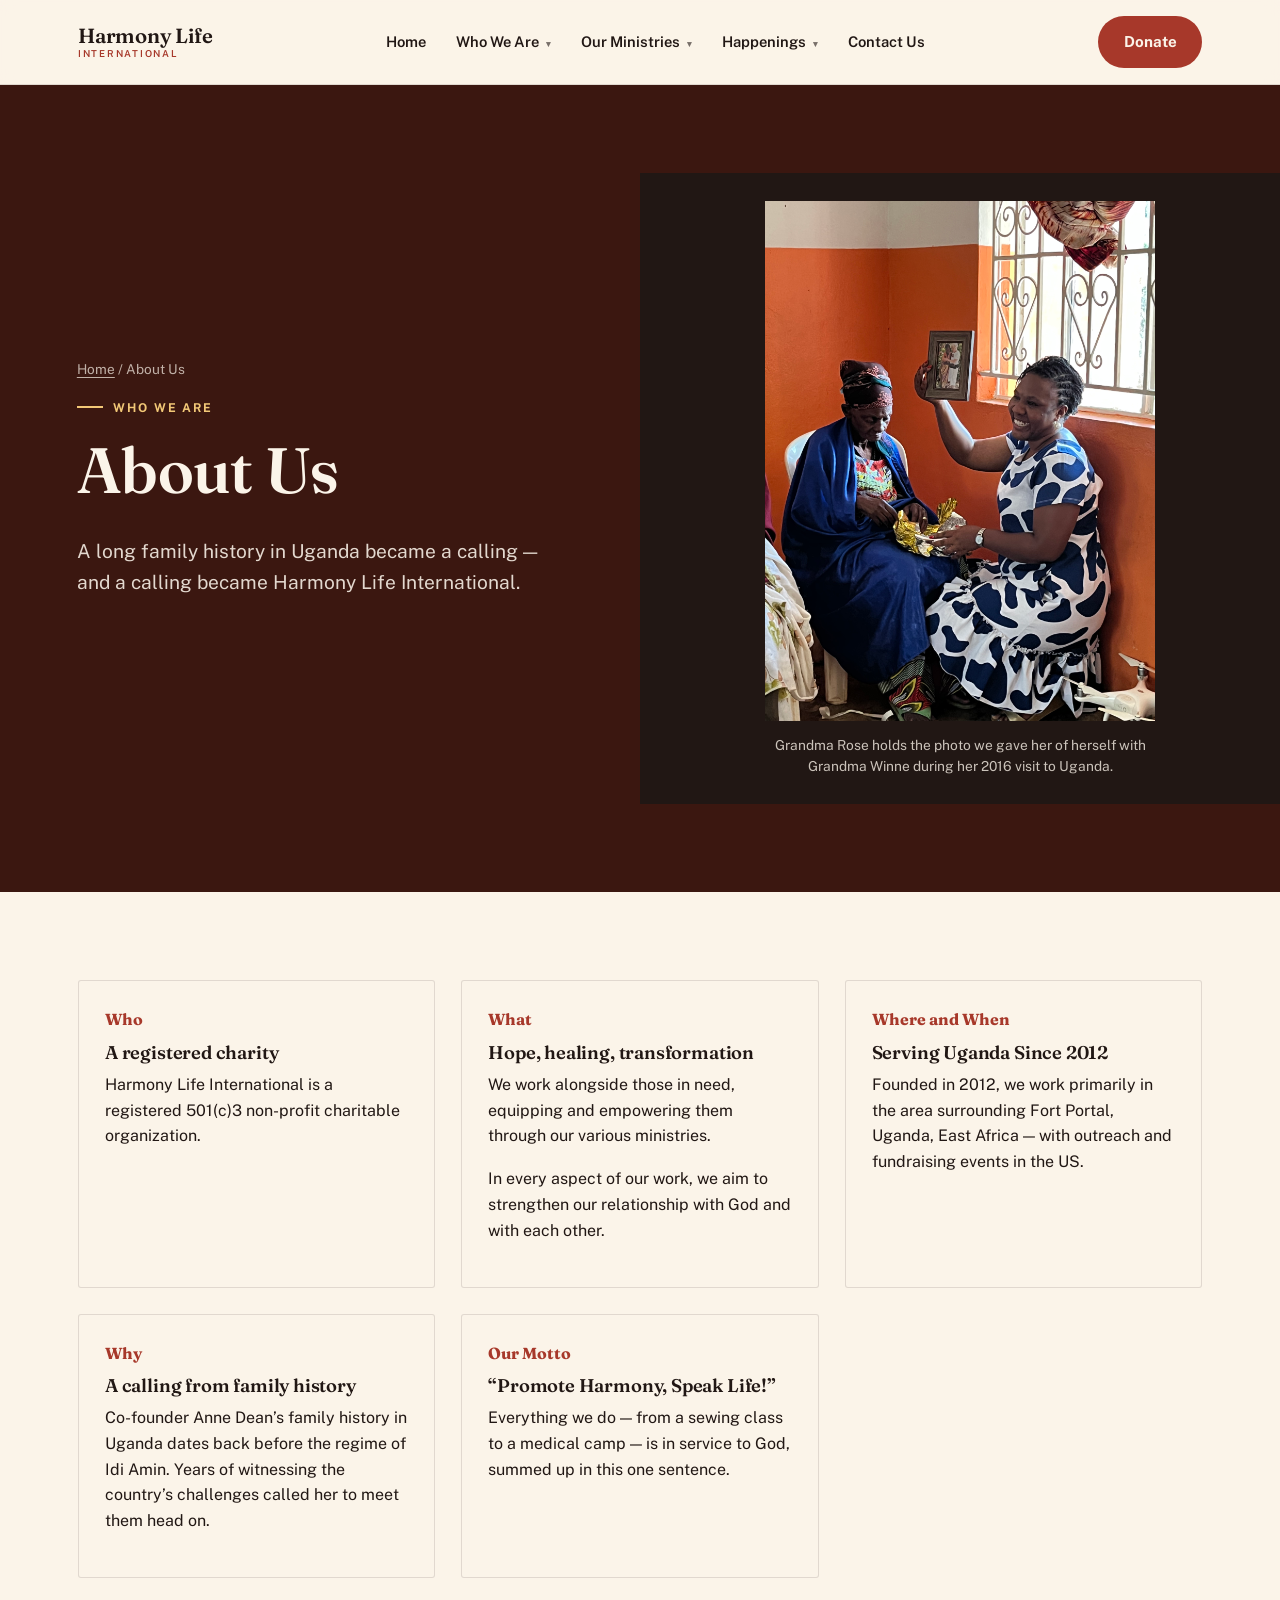
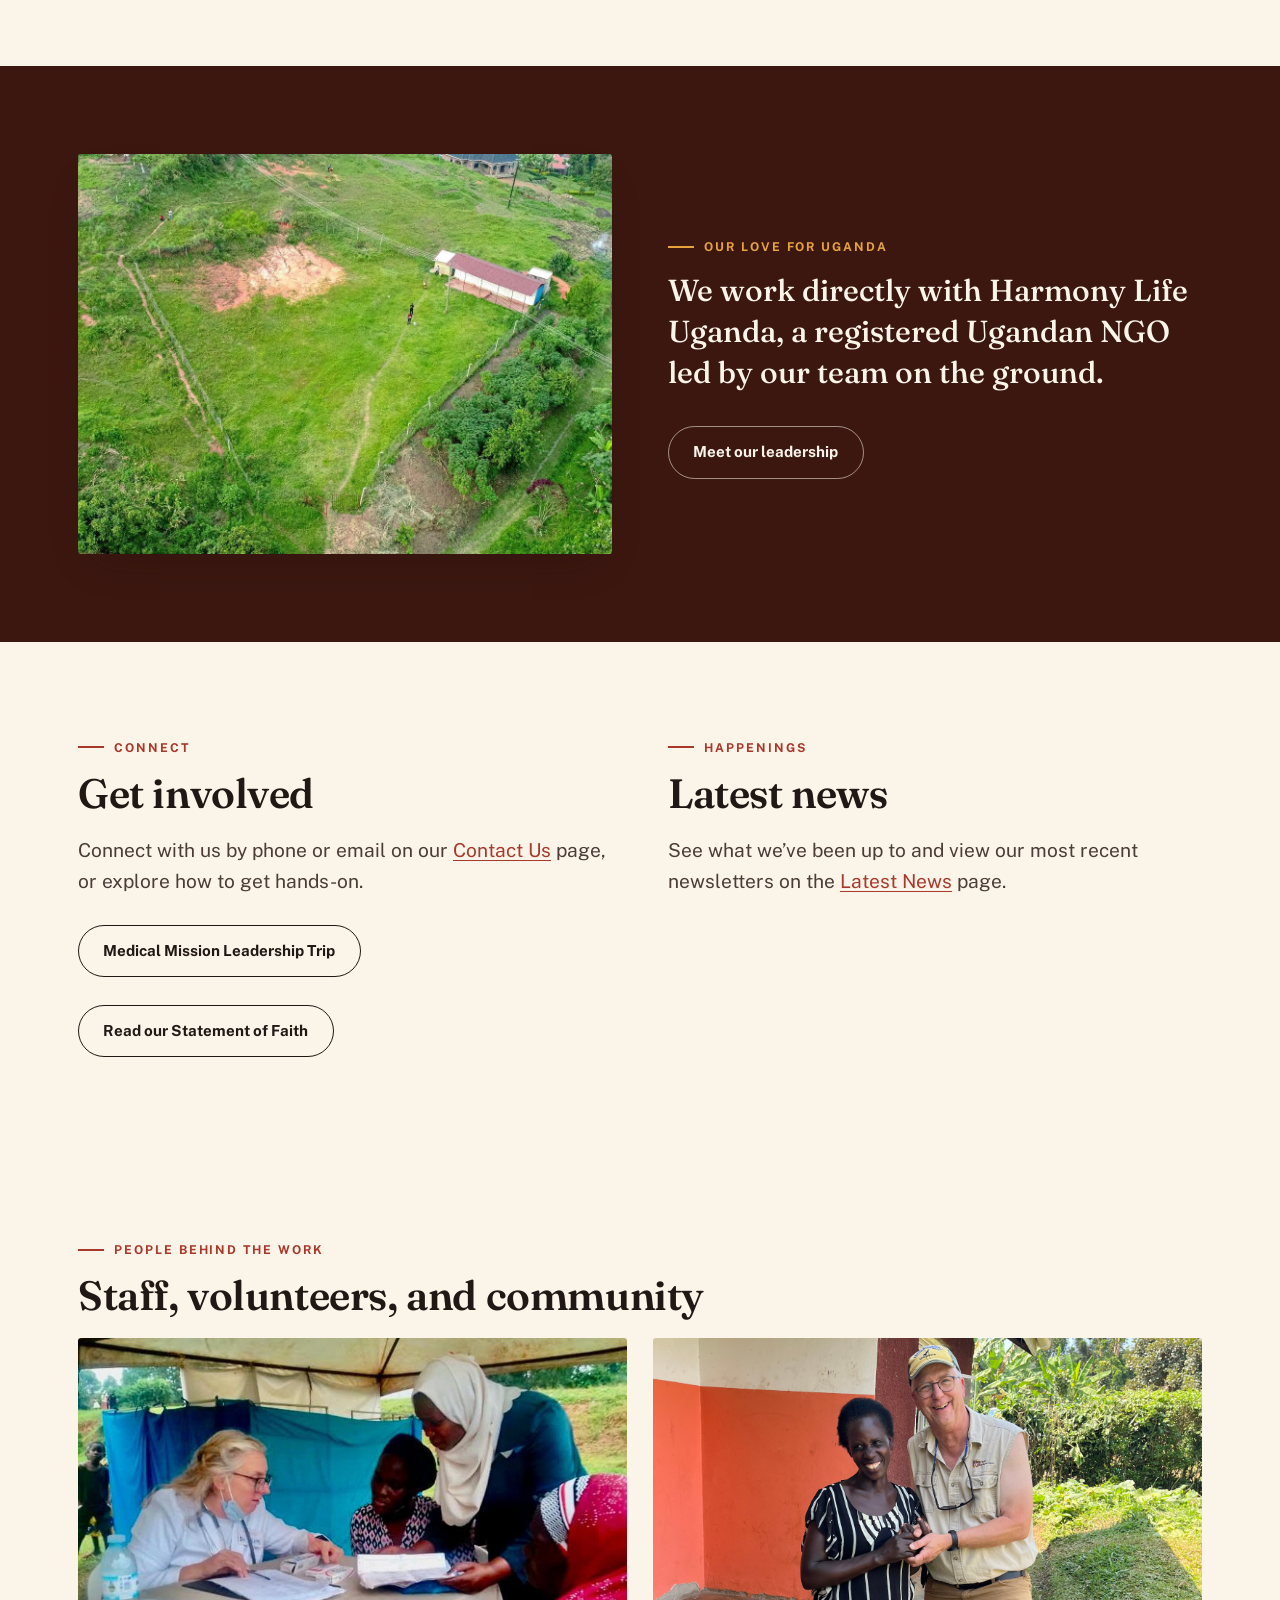
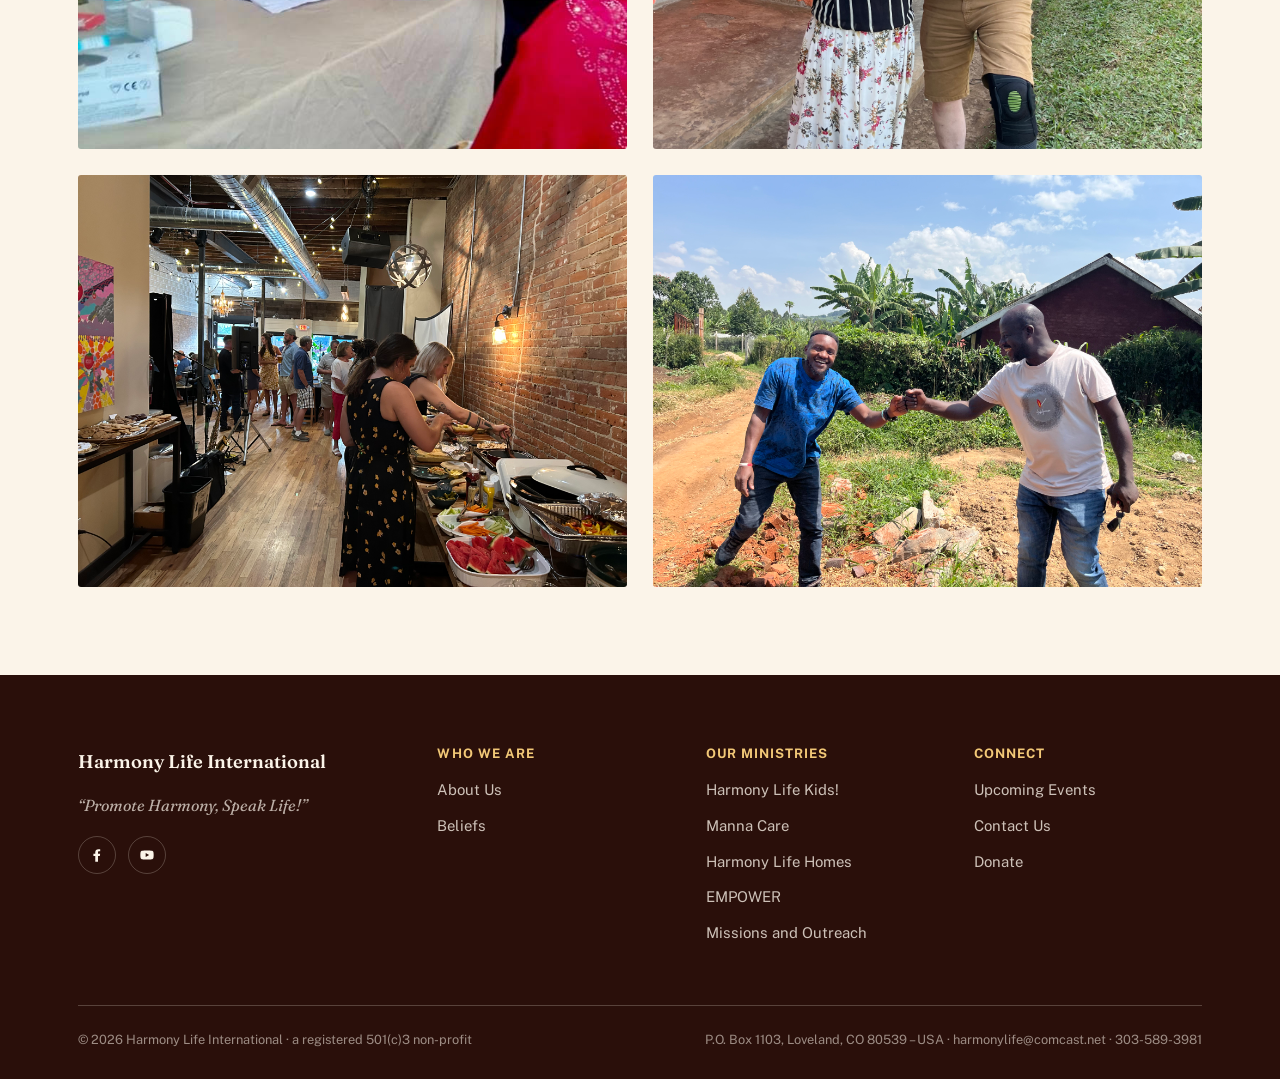
==== commit f80ede55: "11.12" ====
--- a/about.html
+++ b/about.html
@@ -52,7 +52,7 @@
   </div>
   <div class="about-hero-photo">
     <img src="images/grandma-rose-photo-visit.jpeg" alt="Grandma Rose holding the framed photo of herself with Grandma Winne from her 2016 visit to Uganda">
-    <p class="about-hero-caption">A family connection across generations: Grandma Rose holds the photo we gave her of herself with Grandma Winne during her 2016 visit to Uganda.</p>
+    <p class="about-hero-caption">Grandma Rose holds the photo we gave her of herself with Grandma Winne during her 2016 visit to Uganda.</p>
   </div>
 </section>
 
@@ -157,7 +157,7 @@
     </div>
     <div class="footer-bottom">
       <span>&copy; <span id="year">2026</span> Harmony Life International &middot; a registered 501(c)3 non-profit</span>
-      <span>P.O. Box 453, Hygiene, CO 80533 &middot; harmonylife@comcast.net &middot; 303-589-3981</span>
+      <span>P.O. Box 1103, Loveland, CO 80539 &ndash; USA &middot; harmonylife@comcast.net &middot; 303-589-3981</span>
     </div>
   </div>
 </footer>
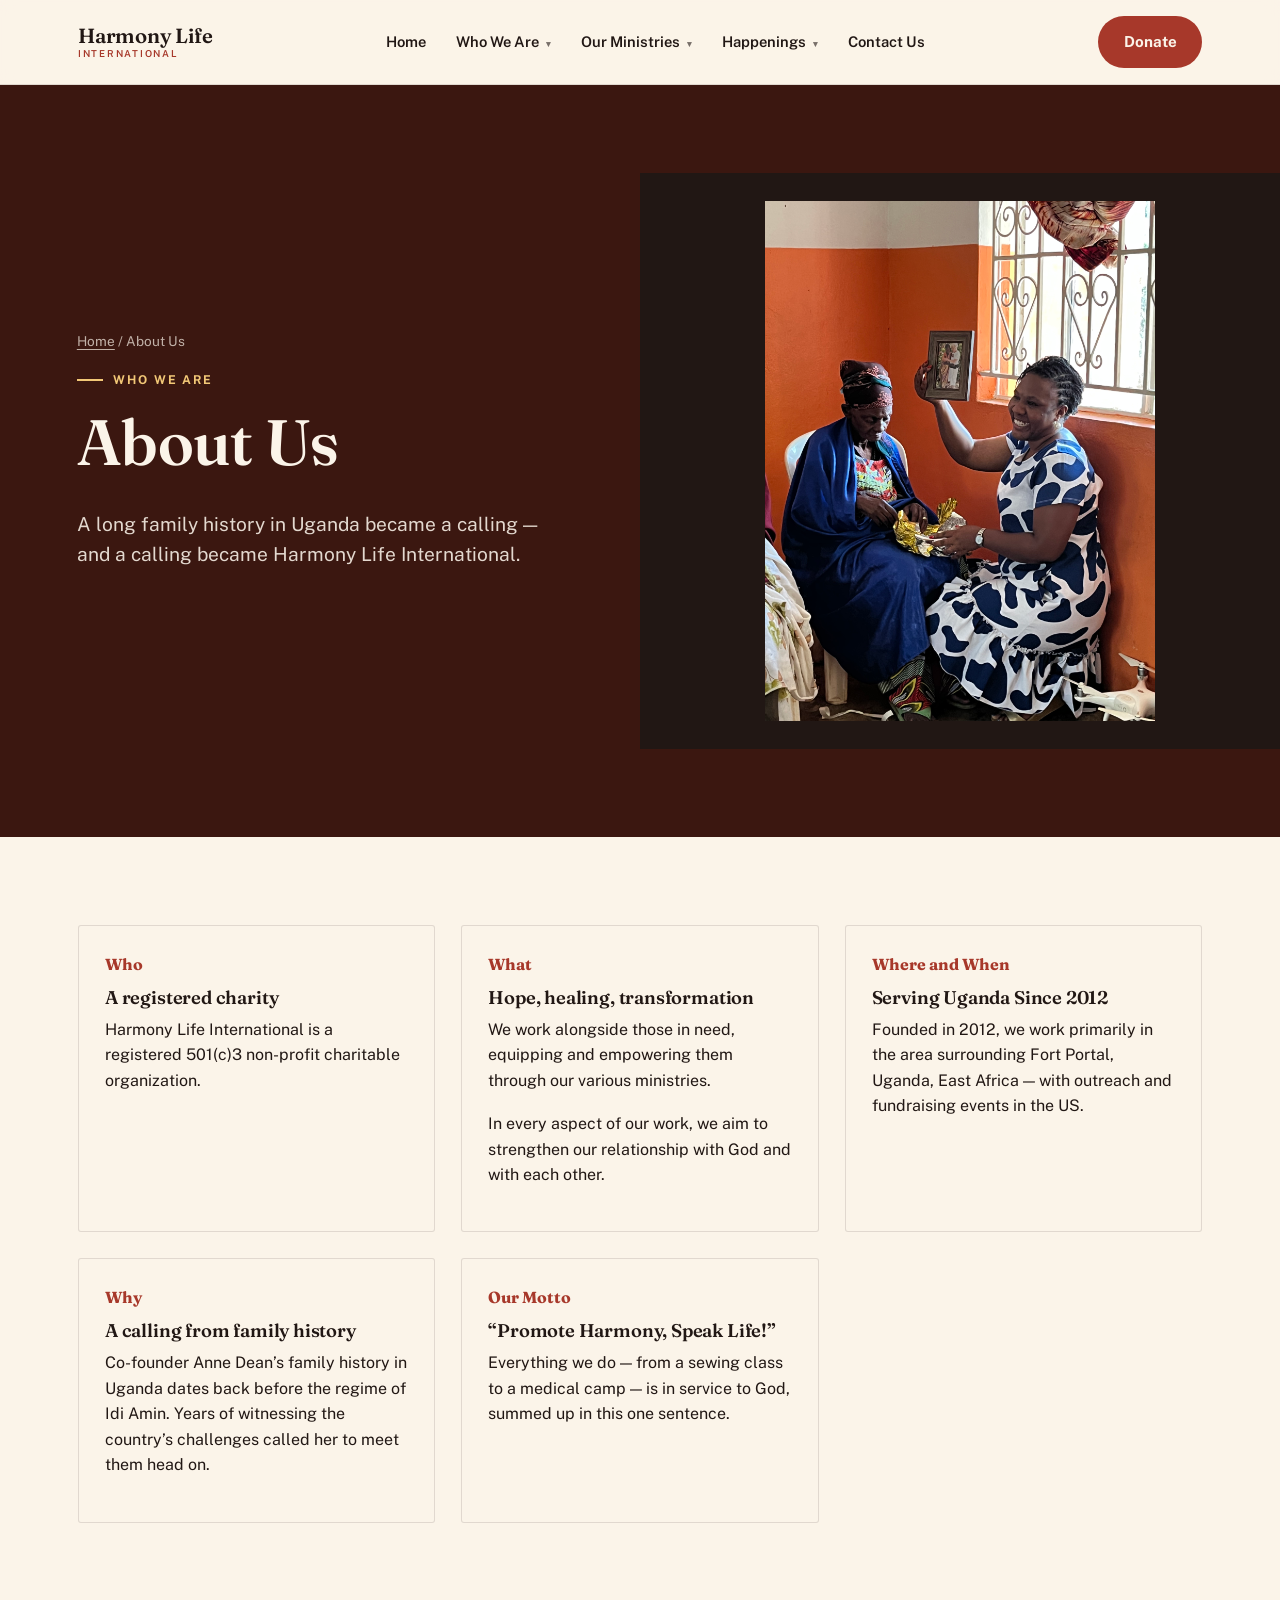
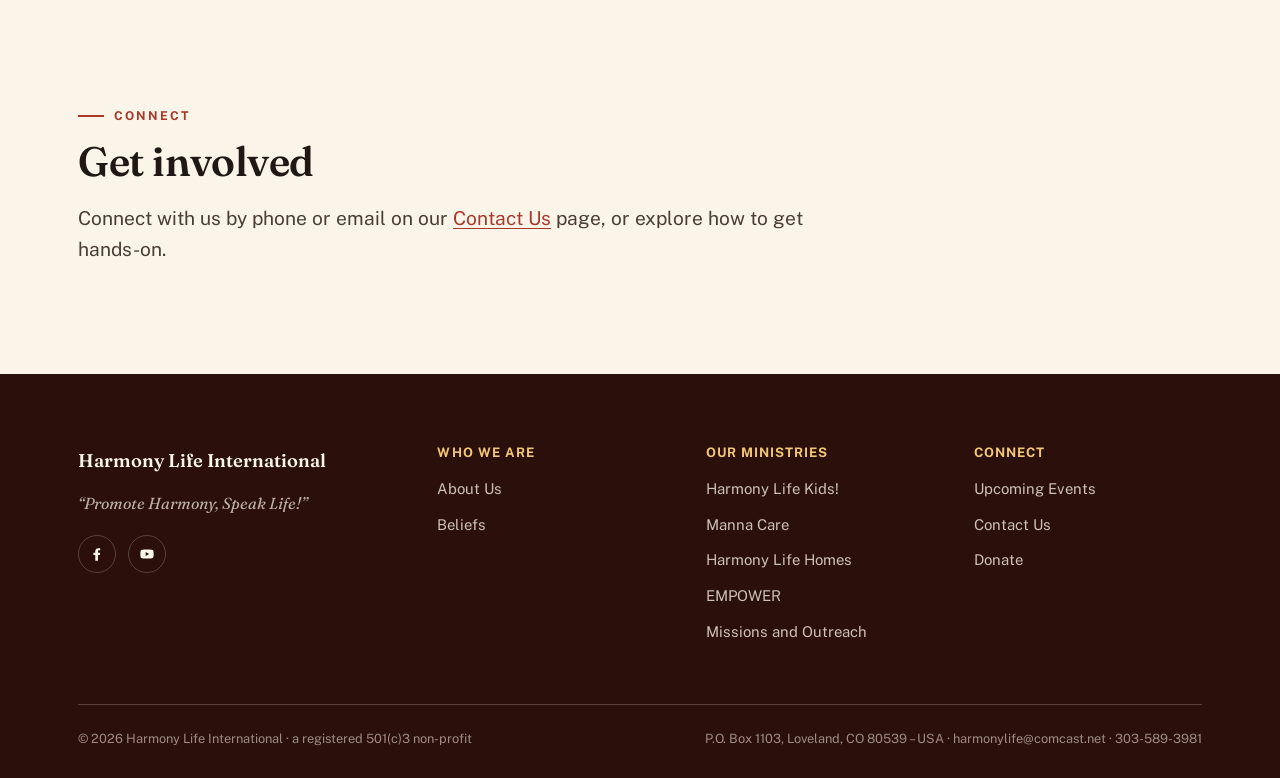
==== commit 7c2f3e45: "11.12" ====
--- a/about.html
+++ b/about.html
@@ -52,7 +52,6 @@
   </div>
   <div class="about-hero-photo">
     <img src="images/grandma-rose-photo-visit.jpeg" alt="Grandma Rose holding the framed photo of herself with Grandma Winne from her 2016 visit to Uganda">
-    <p class="about-hero-caption">Grandma Rose holds the photo we gave her of herself with Grandma Winne during her 2016 visit to Uganda.</p>
   </div>
 </section>
 
@@ -68,52 +67,14 @@
   </div>
 </section>
 
-<section class="bg-clay">
+<section class="on-light">
   <div class="wrap">
-    <div class="split reveal-stagger">
-      <div class="split-media short"><img src="images/newsletter-farm-aerial-1.jpg" alt="Aerial view of green land in Uganda" loading="lazy"></div>
-      <div>
-        <p class="eyebrow">Our love for Uganda</p>
-        <p class="statement">We work directly with Harmony Life Uganda, a registered Ugandan NGO led by our team on the ground.</p>
-        <a href="leadership.html" class="btn btn-ghost-light">Meet our leadership</a>
-      </div>
-    </div>
+    <p class="eyebrow">Connect</p>
+    <h2 class="h-section">Get involved</h2>
+    <p class="lede">Connect with us by phone or email on our <a href="contact.html">Contact Us</a> page, or explore how to get hands-on.</p>
   </div>
 </section>
 
-<section class="on-light">
-  <div class="wrap">
-    <div class="contact-grid">
-      <div>
-        <p class="eyebrow">Connect</p>
-        <h2 class="h-section">Get involved</h2>
-        <p class="lede">Connect with us by phone or email on our <a href="contact.html">Contact Us</a> page, or explore how to get hands-on.</p>
-        <div class="badge-row" style="margin-top:28px;">
-          <a href="missions-outreach.html" class="btn btn-ghost-dark">Medical Mission Leadership Trip</a>
-          <a href="beliefs.html" class="btn btn-ghost-dark">Read our Statement of Faith</a>
-        </div>
-      </div>
-      <div>
-        <p class="eyebrow">Happenings</p>
-        <h2 class="h-section">Latest news</h2>
-        <p class="lede">See what we&rsquo;ve been up to and view our most recent newsletters on the <a href="news.html">Latest News</a> page.</p>
-      </div>
-    </div>
-  </div>
-</section>
-
-<section class="on-light">
-  <div class="wrap">
-    <p class="eyebrow">People behind the work</p>
-    <h2 class="h-section">Staff, volunteers, and community</h2>
-    <div class="about-photo-grid">
-      <img src="images/medical-camp-dr-kim.jpg" alt="Dr. Kim helping community members at a medical camp" loading="lazy">
-      <img src="images/james-and-mama-maureen.jpeg" alt="James with Mama Maureen in Uganda" loading="lazy">
-      <img src="images/harmony-life-dinner-gathering.jpeg" alt="Harmony Life staff and volunteers sharing a meal" loading="lazy">
-      <img src="images/brian-sunday-and-ken-fist-bump.jpeg" alt="Brian Sunday fist-bumping Ken while volunteering with a family" loading="lazy">
-    </div>
-  </div>
-</section>
 <footer class="site-footer">
   <div class="wrap">
     <div class="footer-grid">
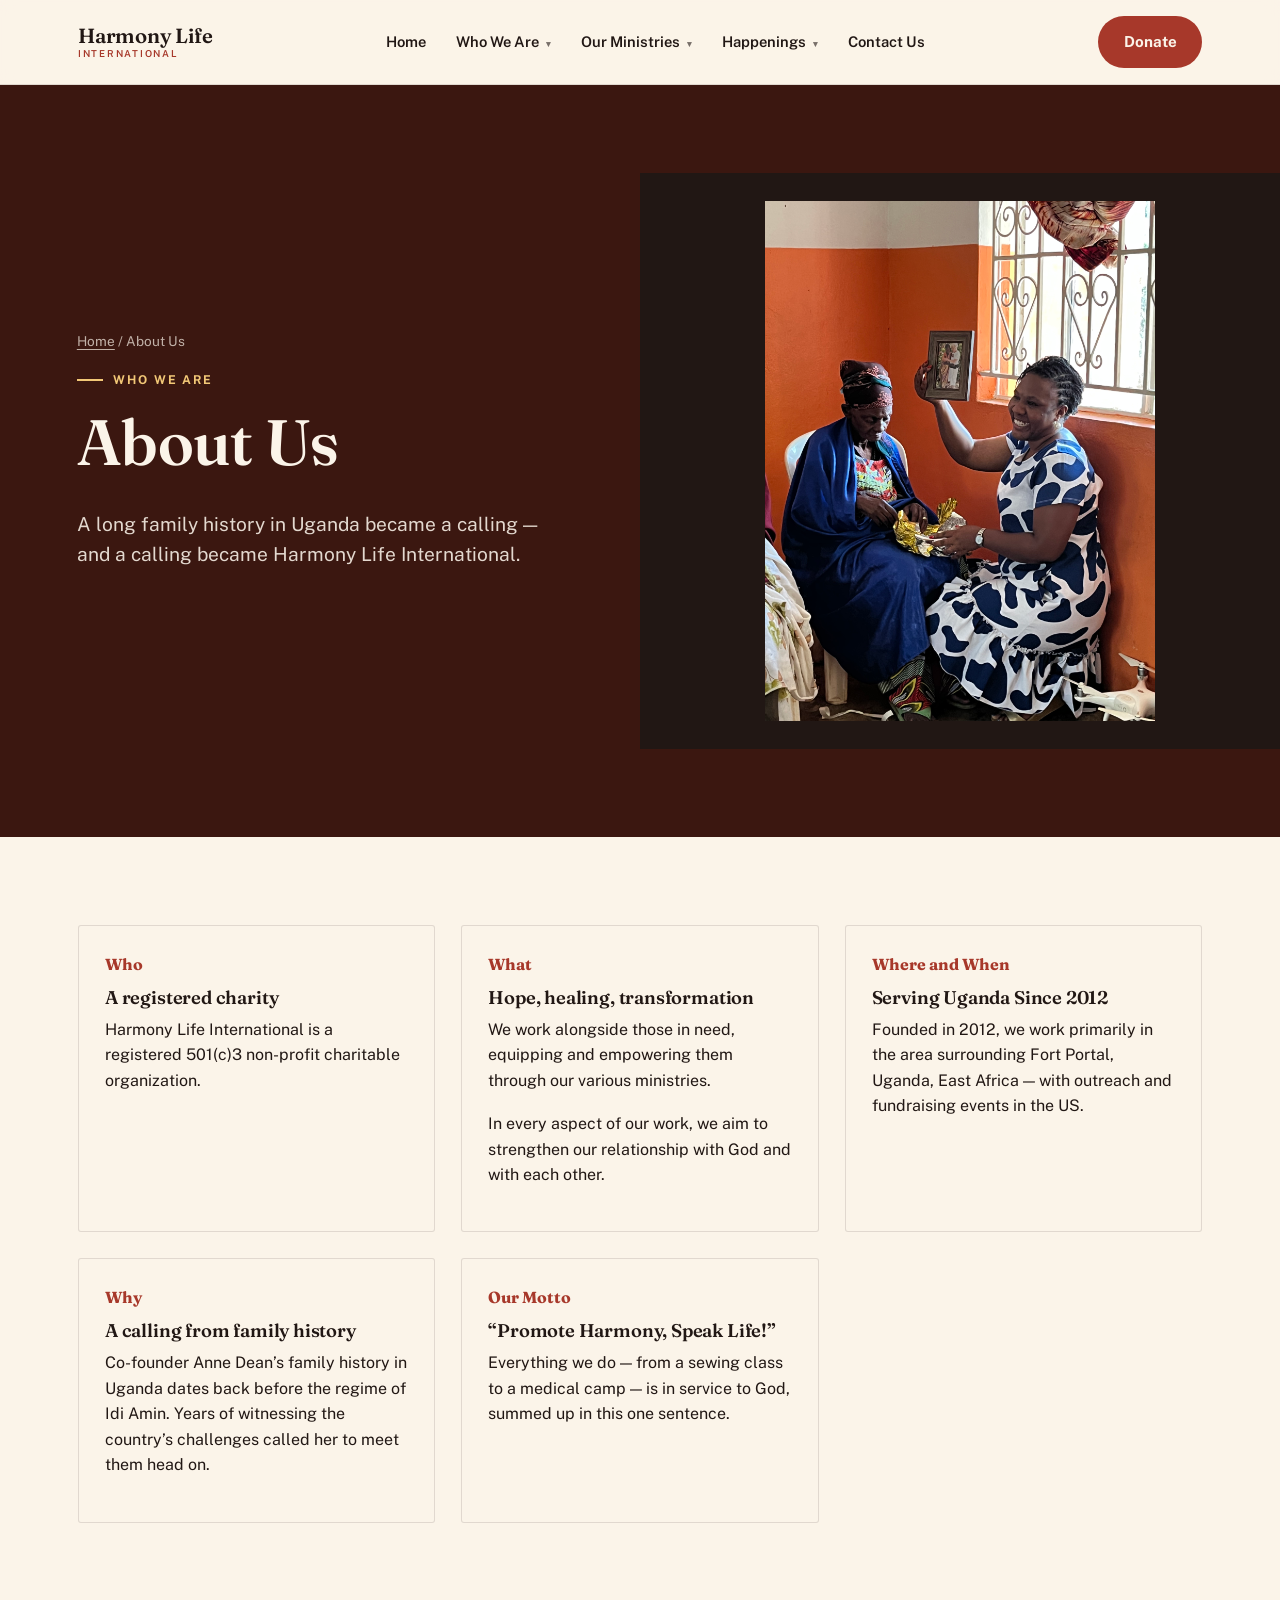
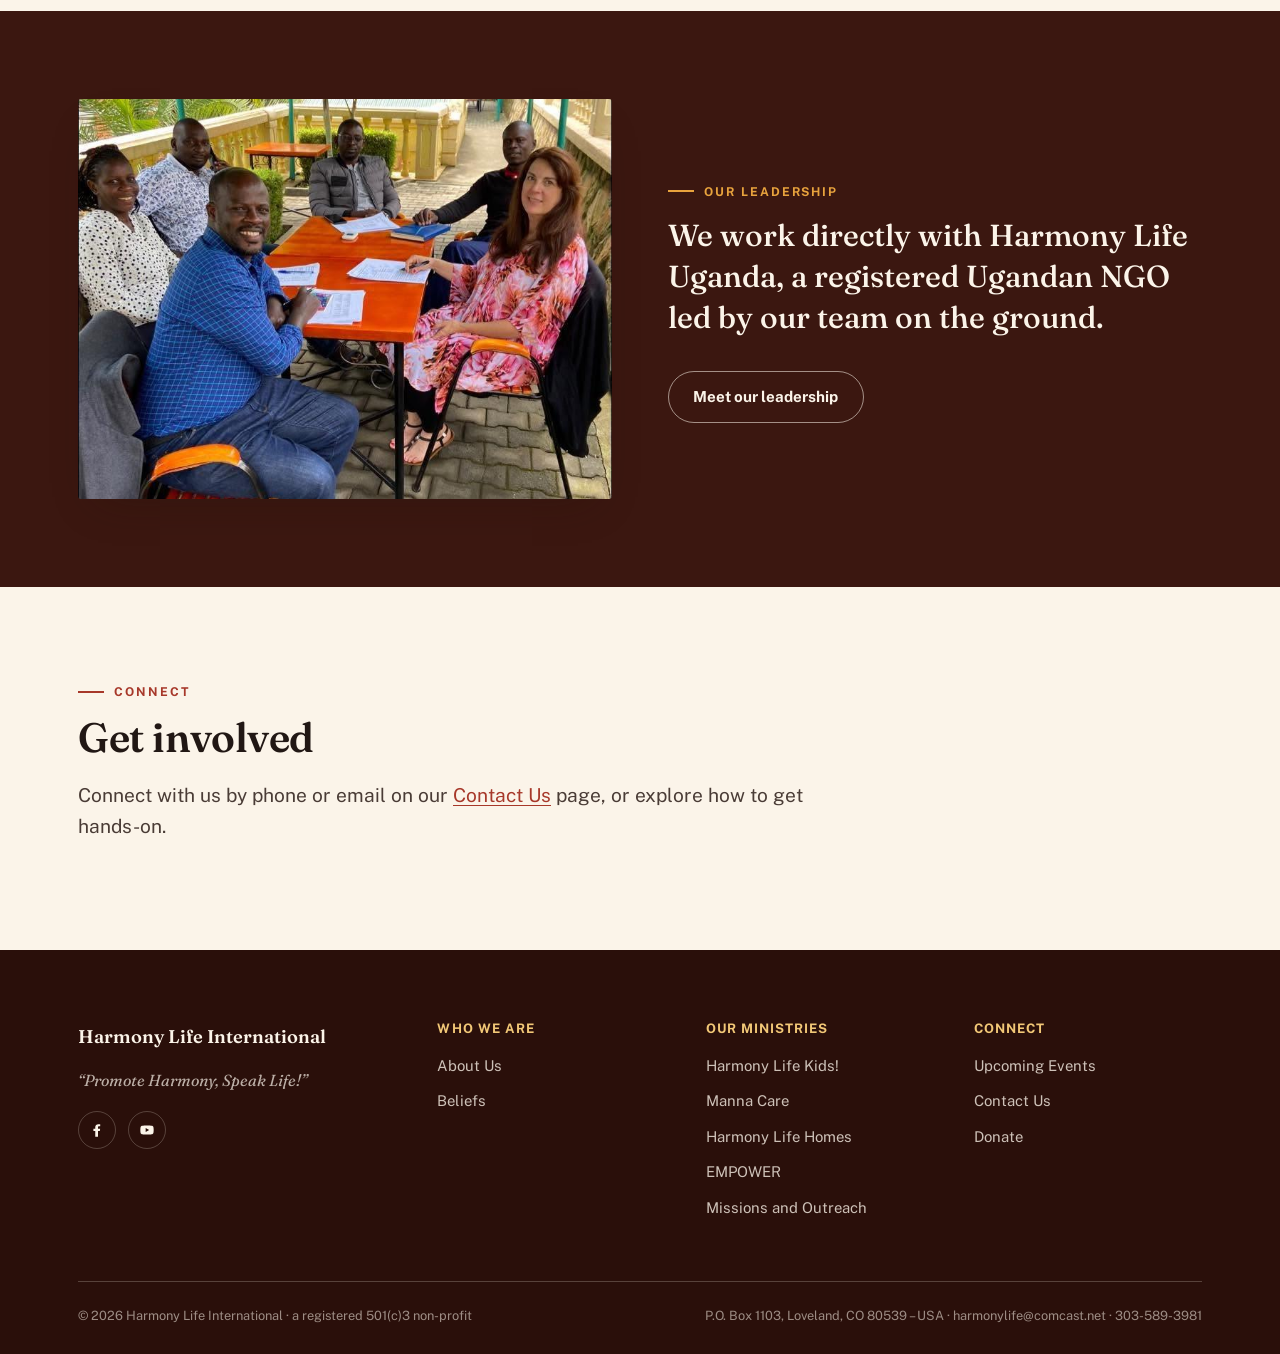
==== commit be8a4781: "commut" ====
--- a/about.html
+++ b/about.html
@@ -67,6 +67,19 @@
   </div>
 </section>
 
+<section class="bg-clay">
+  <div class="wrap">
+    <div class="split reveal-stagger">
+      <div class="split-media short"><img src="images/leadership-outdoor.jpg" alt="Harmony Life leaders meeting outdoors" loading="lazy"></div>
+      <div>
+        <p class="eyebrow">Our Leadership</p>
+        <p class="statement">We work directly with Harmony Life Uganda, a registered Ugandan NGO led by our team on the ground.</p>
+        <a href="leadership.html" class="btn btn-ghost-light">Meet our leadership</a>
+      </div>
+    </div>
+  </div>
+</section>
+
 <section class="on-light">
   <div class="wrap">
     <p class="eyebrow">Connect</p>
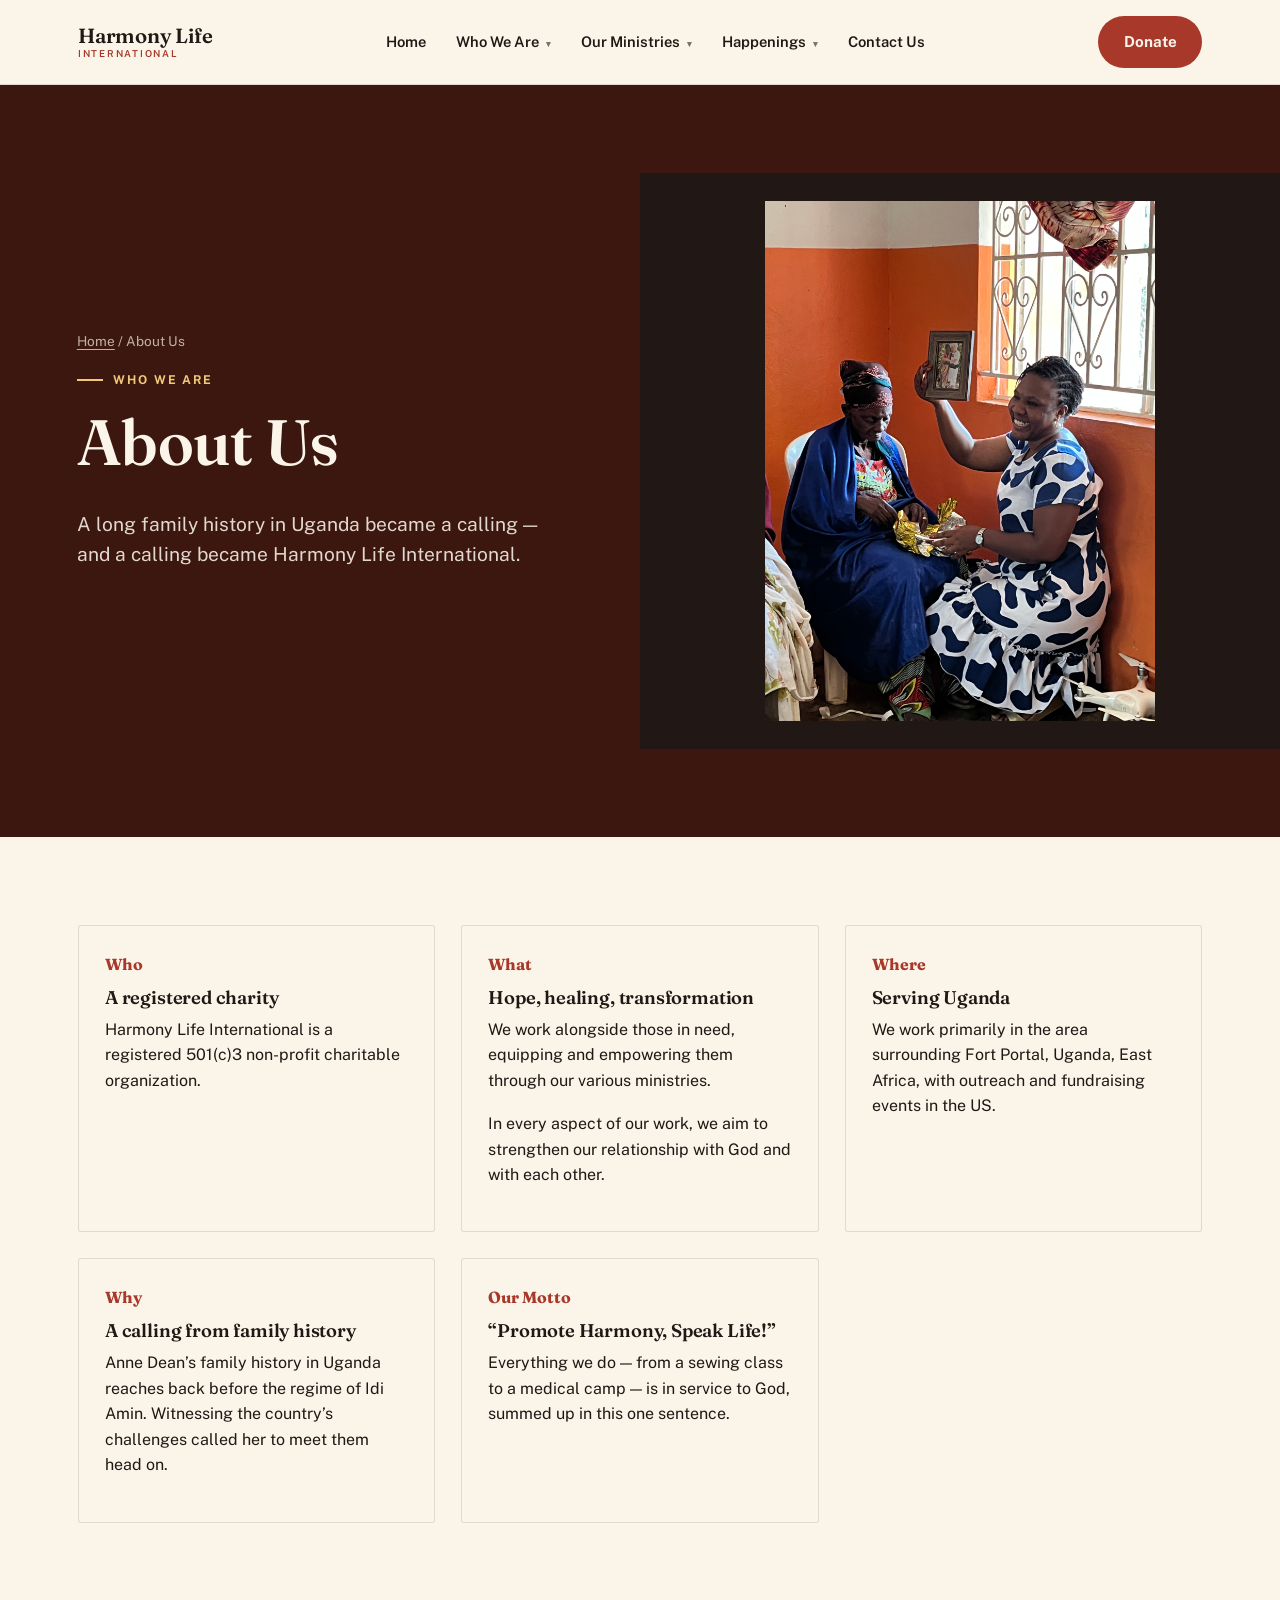
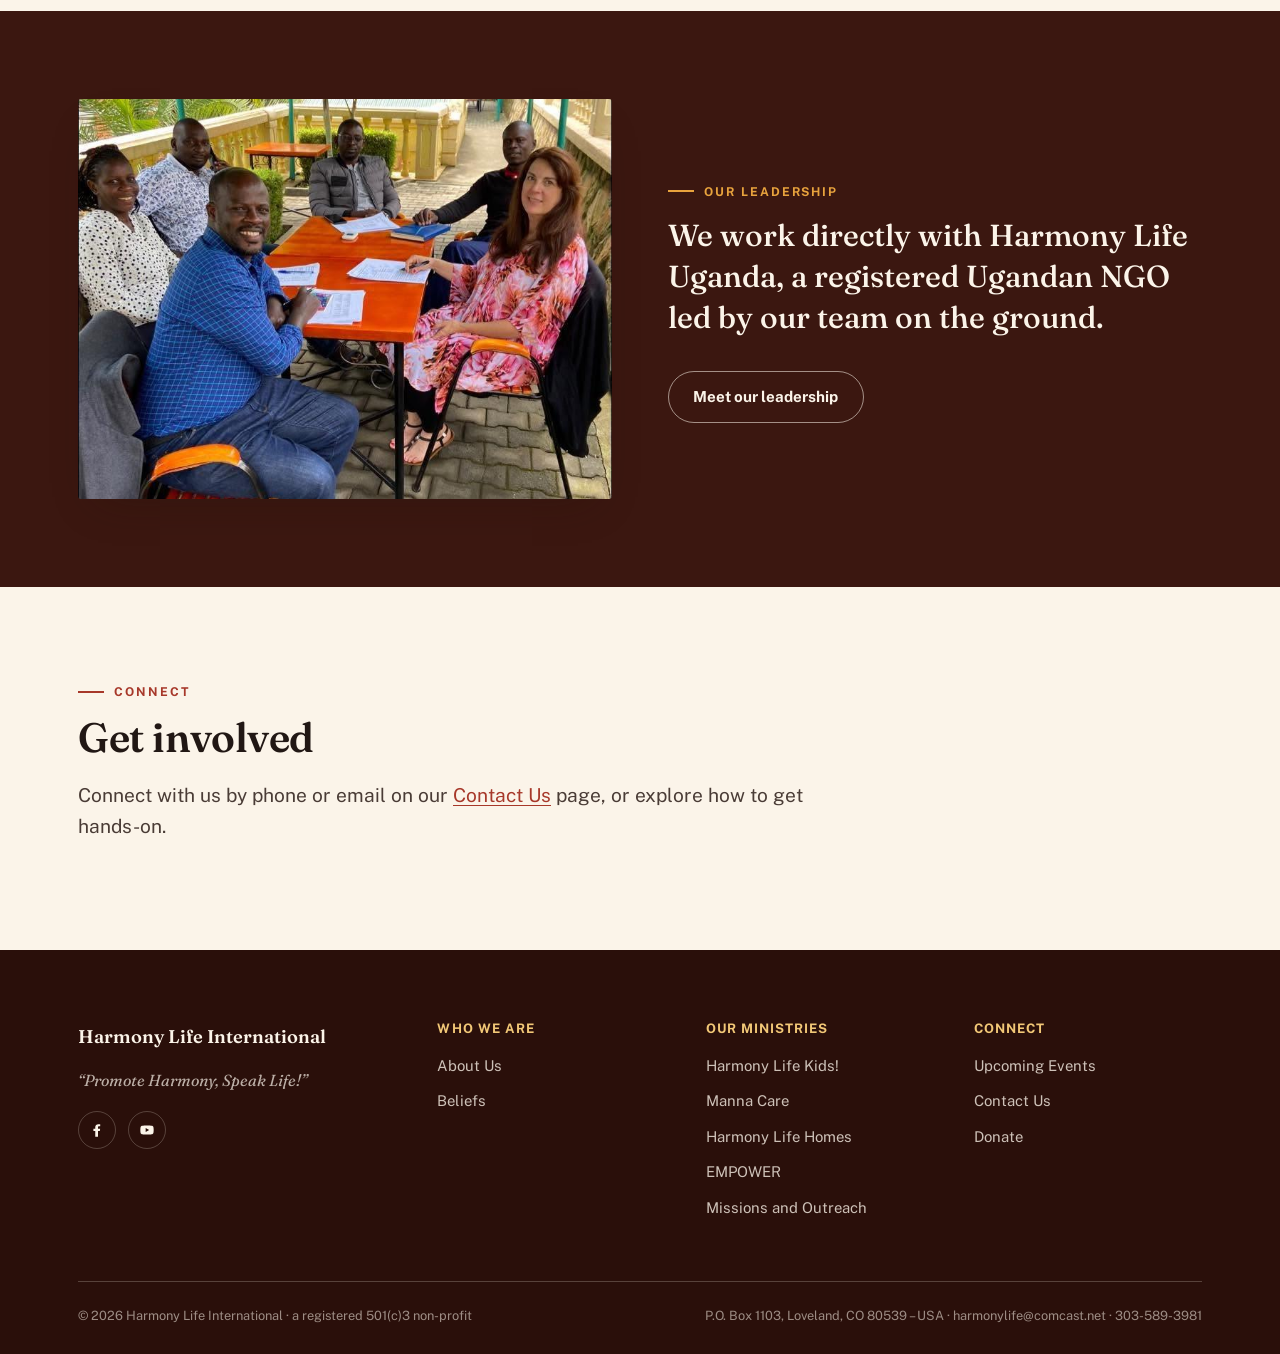
==== commit 2c05c50e: "commut" ====
--- a/about.html
+++ b/about.html
@@ -4,7 +4,7 @@
 <meta charset="utf-8">
 <meta name="viewport" content="width=device-width, initial-scale=1">
 <title>About Us | Harmony Life International</title>
-<meta name="description" content="Harmony Life International is a registered 501(c)3 non-profit founded in 2012, working around Fort Portal and Kampala, Uganda to bring hope, healing and transformation."><link rel="preconnect" href="https://fonts.googleapis.com">
+<meta name="description" content="Harmony Life International is a registered 501(c)3 non-profit working around Fort Portal and Kampala, Uganda to bring hope, healing and transformation."><link rel="preconnect" href="https://fonts.googleapis.com">
 <link rel="preconnect" href="https://fonts.gstatic.com" crossorigin>
 <link href="https://fonts.googleapis.com/css2?family=Fraunces:ital,opsz,wght@0,9..144,500;0,9..144,600;1,9..144,500&family=Public+Sans:wght@400;500;600;700&display=swap" rel="stylesheet">
 <link rel="stylesheet" href="css/style.css?v=14">
@@ -51,7 +51,7 @@
     </div>
   </div>
   <div class="about-hero-photo">
-    <img src="images/grandma-rose-photo-visit.jpeg" alt="Grandma Rose holding the framed photo of herself with Grandma Winne from her 2016 visit to Uganda">
+    <img src="images/grandma-rose-photo-visit.jpeg" alt="Grandma Rose holding a framed photo of herself with Grandma Winne">
   </div>
 </section>
 
@@ -60,8 +60,8 @@
     <div class="card-grid">
       <div class="info-card"><span class="num">Who</span><h3>A registered charity</h3><p>Harmony Life International is a registered 501(c)3 non-profit charitable organization.</p></div>
       <div class="info-card"><span class="num">What</span><h3>Hope, healing, transformation</h3><p>We work alongside those in need, equipping and empowering them through our various ministries.</p><p>In every aspect of our work, we aim to strengthen our relationship with God and with each other.</p></div>
-      <div class="info-card"><span class="num">Where and When</span><h3>Serving Uganda Since 2012</h3><p>Founded in 2012, we work primarily in the area surrounding Fort Portal, Uganda, East Africa &mdash; with outreach and fundraising events in the US.</p></div>
-      <div class="info-card"><span class="num">Why</span><h3>A calling from family history</h3><p>Co-founder Anne Dean&rsquo;s family history in Uganda dates back before the regime of Idi Amin. Years of witnessing the country&rsquo;s challenges called her to meet them head on.</p></div>
+      <div class="info-card"><span class="num">Where</span><h3>Serving Uganda</h3><p>We work primarily in the area surrounding Fort Portal, Uganda, East Africa, with outreach and fundraising events in the US.</p></div>
+      <div class="info-card"><span class="num">Why</span><h3>A calling from family history</h3><p>Anne Dean&rsquo;s family history in Uganda reaches back before the regime of Idi Amin. Witnessing the country&rsquo;s challenges called her to meet them head on.</p></div>
       <div class="info-card"><span class="num">Our Motto</span><h3>&ldquo;Promote Harmony, Speak Life!&rdquo;</h3><p>Everything we do &mdash; from a sewing class to a medical camp &mdash; is in service to God, summed up in this one sentence.</p></div>
     </div>
   </div>
--- a/css/style.css
+++ b/css/style.css
@@ -504,6 +504,8 @@
 .split.reverse .split-media{ order:2; }
 .split-media img{ border-radius: var(--radius); box-shadow: var(--shadow); width:100%; height:100%; object-fit:cover; }
 .split-media.short img{ aspect-ratio: 4/3; }
+.farm-photo{ overflow:hidden; border-radius:var(--radius); }
+.farm-photo img{ transform:scale(1.12); transform-origin:35% 42%; }
 @media (max-width: 860px){
   .split-media.thin-mobile img{ aspect-ratio: 16/9; }
 }
@@ -541,6 +543,8 @@
 .photo-grid{ display:grid; grid-template-columns: repeat(4,1fr); gap: 14px; }
 .photo-grid img{ border-radius: var(--radius); aspect-ratio: 3/4; object-fit:cover; width:100%; }
 .photo-grid .wide{ grid-column: span 2; aspect-ratio: 3/2; }
+.clinic-photo-grid figure{ margin:0; }
+.clinic-photo-grid figcaption{ margin-top:8px; color:rgba(251,244,233,0.78); font-size:0.82rem; line-height:1.4; }
 .photo-grid.cols-3{ grid-template-columns: repeat(3,1fr); } /* one tall + one wide fills a row exactly */
 @media (max-width: 760px){ .photo-grid{ grid-template-columns: repeat(2,1fr); } .photo-grid .wide{ grid-column: span 2; } }
 
@@ -551,11 +555,14 @@
 /* leadership */
 .people-grid{ display:grid; grid-template-columns: repeat(2,1fr); gap: 40px; }
 .person{ display:grid; grid-template-columns: 160px 1fr; gap: 22px; align-items:start; }
-.person img{ border-radius: var(--radius); aspect-ratio: 1/1; object-fit:cover; box-shadow: var(--shadow); }
+.person-photo{ width:160px; aspect-ratio:1/1; overflow:hidden; border-radius:var(--radius); box-shadow:var(--shadow); }
+.person-photo img{ display:block; width:100%; height:100%; object-fit:cover; }
+.person-photo .anne-photo{ object-position:center top; }
+.person-photo .ken-photo{ transform:scale(1.12); }
 .person h3{ font-size: 1.2rem; margin-bottom:2px; }
 .person .role{ color: var(--brick); font-weight:700; font-size: 0.82rem; text-transform:uppercase; letter-spacing:0.06em; margin-bottom: 10px; display:block; }
 @media (max-width: 700px){ .people-grid{ grid-template-columns: 1fr; } }
-@media (max-width: 460px){ .person{ grid-template-columns: 100px 1fr; } }
+@media (max-width: 460px){ .person{ grid-template-columns: 100px 1fr; } .person-photo{ width:100px; } }
 
 /* forms / contact */
 .contact-grid{ display:grid; grid-template-columns: 1fr 1fr; gap: 56px; }
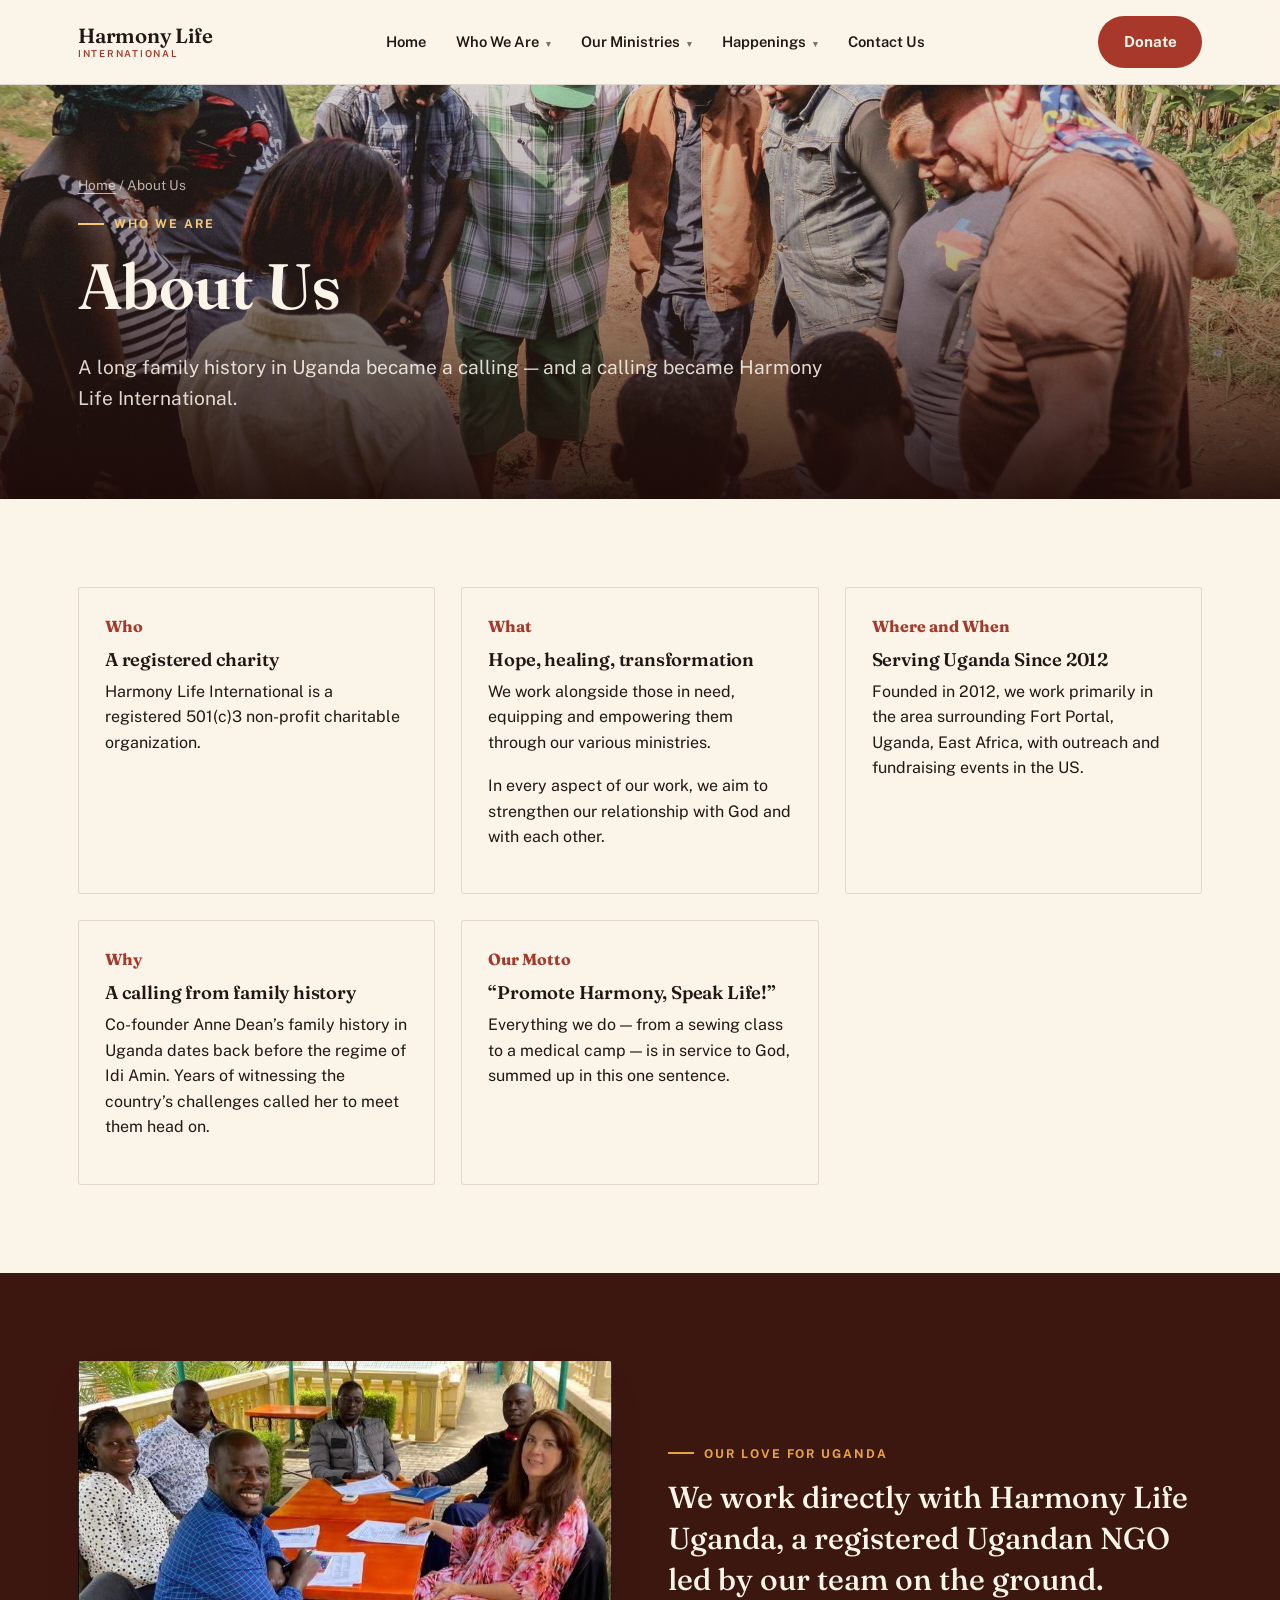
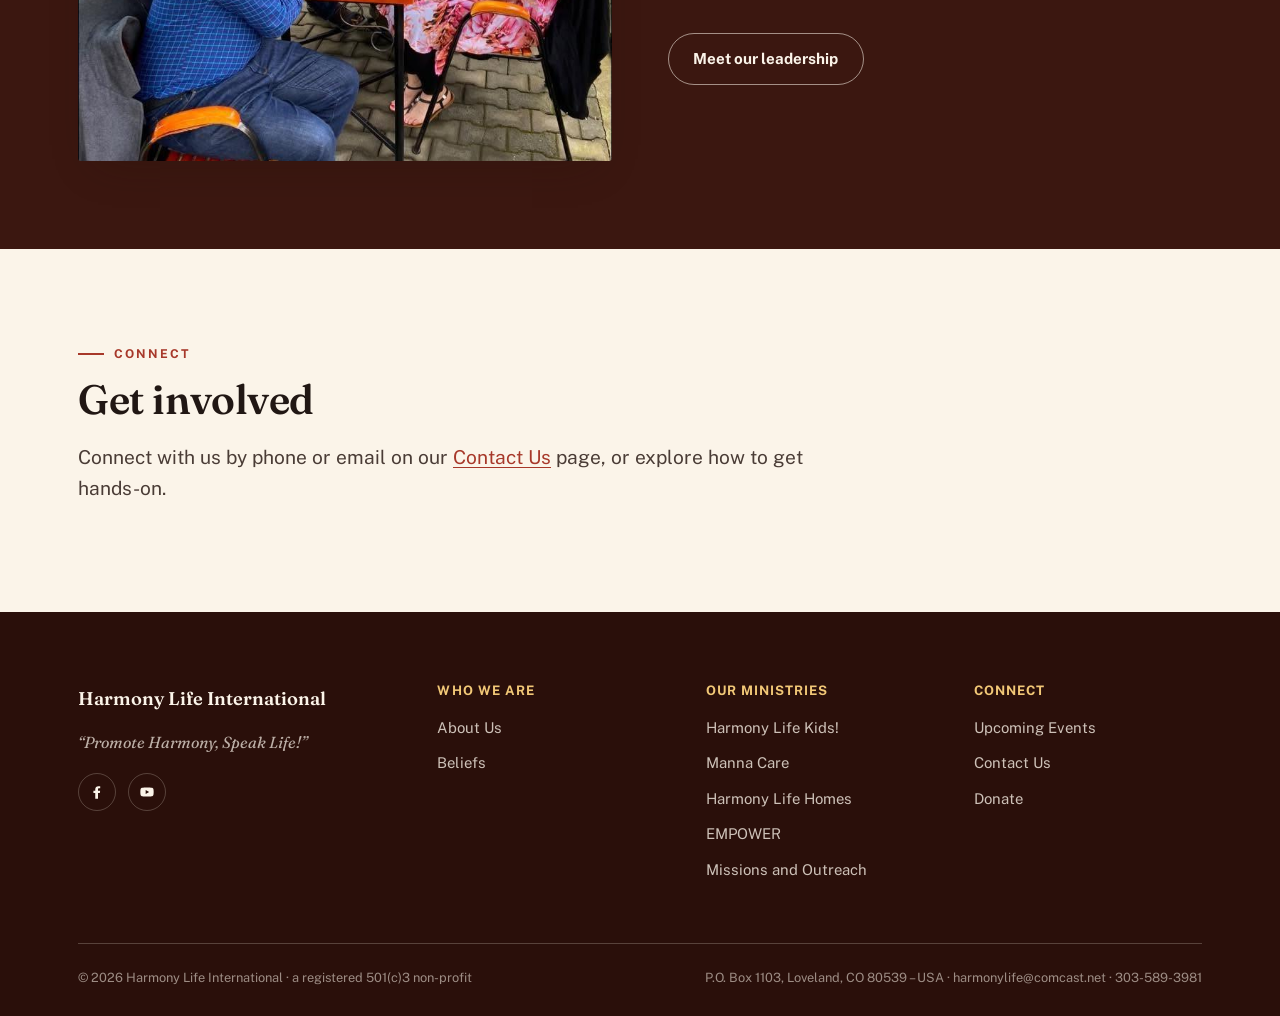
==== commit 1e224f46: "commit" ====
--- a/about.html
+++ b/about.html
@@ -4,7 +4,7 @@
 <meta charset="utf-8">
 <meta name="viewport" content="width=device-width, initial-scale=1">
 <title>About Us | Harmony Life International</title>
-<meta name="description" content="Harmony Life International is a registered 501(c)3 non-profit working around Fort Portal and Kampala, Uganda to bring hope, healing and transformation."><link rel="preconnect" href="https://fonts.googleapis.com">
+<meta name="description" content="Harmony Life International is a registered 501(c)3 non-profit founded in 2012, working around Fort Portal and Kampala, Uganda to bring hope, healing and transformation."><link rel="preconnect" href="https://fonts.googleapis.com">
 <link rel="preconnect" href="https://fonts.gstatic.com" crossorigin>
 <link href="https://fonts.googleapis.com/css2?family=Fraunces:ital,opsz,wght@0,9..144,500;0,9..144,600;1,9..144,500&family=Public+Sans:wght@400;500;600;700&display=swap" rel="stylesheet">
 <link rel="stylesheet" href="css/style.css?v=14">
@@ -40,7 +40,7 @@
         <ul class="sub-list"><li><a href="events.html">Upcoming Events</a></li></ul></li><li><a href="contact.html">Contact Us</a></li></ul>
   <div class="cta-row"><a href="https://www.eservicepayments.com/cgi-bin/Vanco_ver3.vps?appver3=[base64]&ver=3" class="btn btn-primary" target="_blank" rel="noopener" style="width:100%;justify-content:center;">Donate Now</a></div>
 </nav>
-<section class="hero hero-short about-hero">
+<section class="hero hero-short" style="background-image:url('images/about-hero.jpg')">
   <div class="hero-inner">
     <div class="wrap">
       <p class="hero-crumb"><a href="index.html">Home</a> / About Us</p>
@@ -50,9 +50,6 @@
       
     </div>
   </div>
-  <div class="about-hero-photo">
-    <img src="images/grandma-rose-photo-visit.jpeg" alt="Grandma Rose holding a framed photo of herself with Grandma Winne">
-  </div>
 </section>
 
 <section class="on-light">
@@ -60,8 +57,8 @@
     <div class="card-grid">
       <div class="info-card"><span class="num">Who</span><h3>A registered charity</h3><p>Harmony Life International is a registered 501(c)3 non-profit charitable organization.</p></div>
       <div class="info-card"><span class="num">What</span><h3>Hope, healing, transformation</h3><p>We work alongside those in need, equipping and empowering them through our various ministries.</p><p>In every aspect of our work, we aim to strengthen our relationship with God and with each other.</p></div>
-      <div class="info-card"><span class="num">Where</span><h3>Serving Uganda</h3><p>We work primarily in the area surrounding Fort Portal, Uganda, East Africa, with outreach and fundraising events in the US.</p></div>
-      <div class="info-card"><span class="num">Why</span><h3>A calling from family history</h3><p>Anne Dean&rsquo;s family history in Uganda reaches back before the regime of Idi Amin. Witnessing the country&rsquo;s challenges called her to meet them head on.</p></div>
+      <div class="info-card"><span class="num">Where and When</span><h3>Serving Uganda Since 2012</h3><p>Founded in 2012, we work primarily in the area surrounding Fort Portal, Uganda, East Africa, with outreach and fundraising events in the US.</p></div>
+      <div class="info-card"><span class="num">Why</span><h3>A calling from family history</h3><p>Co-founder Anne Dean&rsquo;s family history in Uganda dates back before the regime of Idi Amin. Years of witnessing the country&rsquo;s challenges called her to meet them head on.</p></div>
       <div class="info-card"><span class="num">Our Motto</span><h3>&ldquo;Promote Harmony, Speak Life!&rdquo;</h3><p>Everything we do &mdash; from a sewing class to a medical camp &mdash; is in service to God, summed up in this one sentence.</p></div>
     </div>
   </div>
@@ -72,7 +69,7 @@
     <div class="split reveal-stagger">
       <div class="split-media short"><img src="images/leadership-outdoor.jpg" alt="Harmony Life leaders meeting outdoors" loading="lazy"></div>
       <div>
-        <p class="eyebrow">Our Leadership</p>
+        <p class="eyebrow">Our love for Uganda</p>
         <p class="statement">We work directly with Harmony Life Uganda, a registered Ugandan NGO led by our team on the ground.</p>
         <a href="leadership.html" class="btn btn-ghost-light">Meet our leadership</a>
       </div>
--- a/css/style.css
+++ b/css/style.css
@@ -185,6 +185,7 @@
   overflow: hidden;
 }
 .hero.hero-short{ min-height: 46vh; }
+.hero.kids-hero{ min-height:clamp(560px,72vh,820px); background-position:center top; }
 .hero.about-hero{
   display:grid; grid-template-columns: 1fr 1fr; min-height: 450px;
   background: var(--clay);
@@ -505,7 +506,7 @@
 .split-media img{ border-radius: var(--radius); box-shadow: var(--shadow); width:100%; height:100%; object-fit:cover; }
 .split-media.short img{ aspect-ratio: 4/3; }
 .farm-photo{ overflow:hidden; border-radius:var(--radius); }
-.farm-photo img{ transform:scale(1.12); transform-origin:35% 42%; }
+.farm-photo img{ transform:scale(1.28); transform-origin:5% 42%; }
 @media (max-width: 860px){
   .split-media.thin-mobile img{ aspect-ratio: 16/9; }
 }
@@ -543,6 +544,9 @@
 .photo-grid{ display:grid; grid-template-columns: repeat(4,1fr); gap: 14px; }
 .photo-grid img{ border-radius: var(--radius); aspect-ratio: 3/4; object-fit:cover; width:100%; }
 .photo-grid .wide{ grid-column: span 2; aspect-ratio: 3/2; }
+.challenge-photo-grid{ display:grid; grid-template-columns:repeat(2,minmax(0,1fr)); gap:14px; }
+.challenge-photo-grid img{ width:100%; aspect-ratio:4/3; object-fit:cover; border-radius:var(--radius); box-shadow:var(--shadow); }
+.challenge-photo-grid .wide{ grid-column:1/-1; aspect-ratio:16/9; }
 .clinic-photo-grid figure{ margin:0; }
 .clinic-photo-grid figcaption{ margin-top:8px; color:rgba(251,244,233,0.78); font-size:0.82rem; line-height:1.4; }
 .photo-grid.cols-3{ grid-template-columns: repeat(3,1fr); } /* one tall + one wide fills a row exactly */
@@ -558,7 +562,7 @@
 .person-photo{ width:160px; aspect-ratio:1/1; overflow:hidden; border-radius:var(--radius); box-shadow:var(--shadow); }
 .person-photo img{ display:block; width:100%; height:100%; object-fit:cover; }
 .person-photo .anne-photo{ object-position:center top; }
-.person-photo .ken-photo{ transform:scale(1.12); }
+.person-photo .ken-photo{ transform:scale(1.45); }
 .person h3{ font-size: 1.2rem; margin-bottom:2px; }
 .person .role{ color: var(--brick); font-weight:700; font-size: 0.82rem; text-transform:uppercase; letter-spacing:0.06em; margin-bottom: 10px; display:block; }
 @media (max-width: 700px){ .people-grid{ grid-template-columns: 1fr; } }
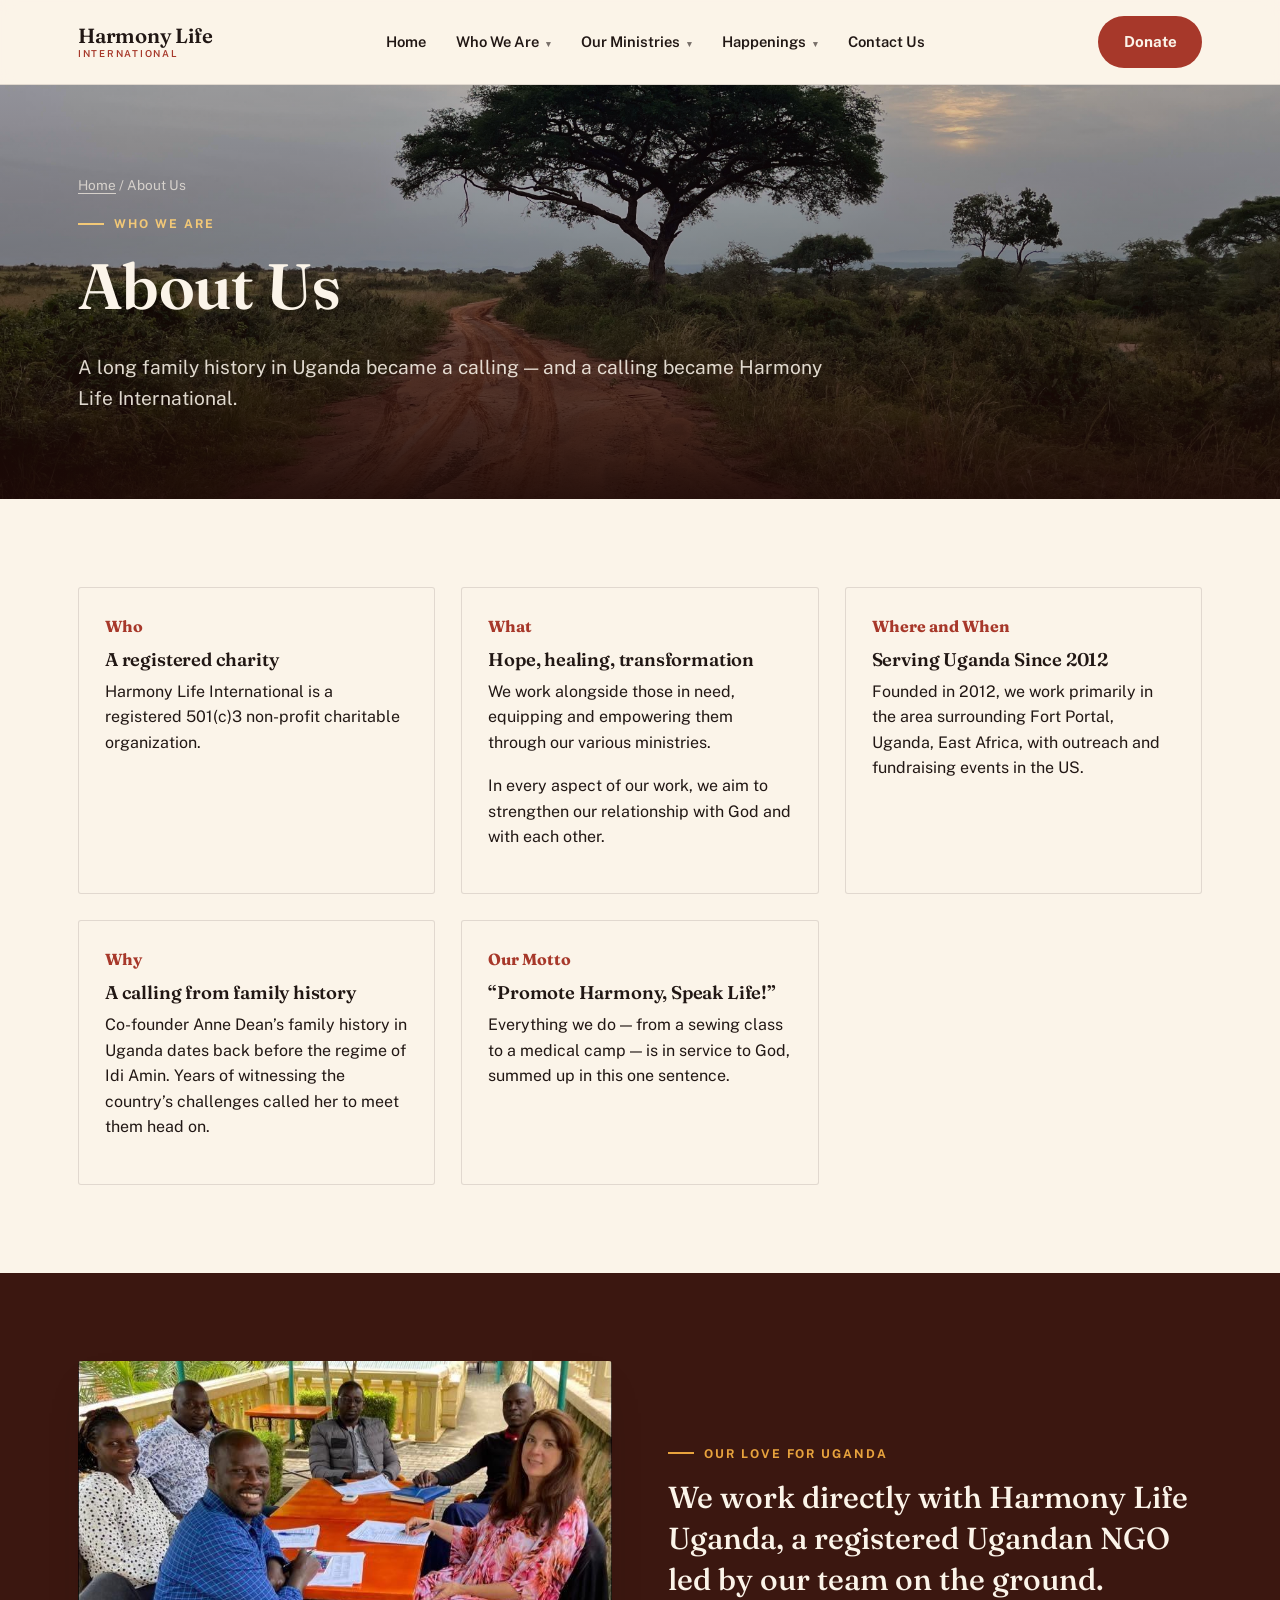
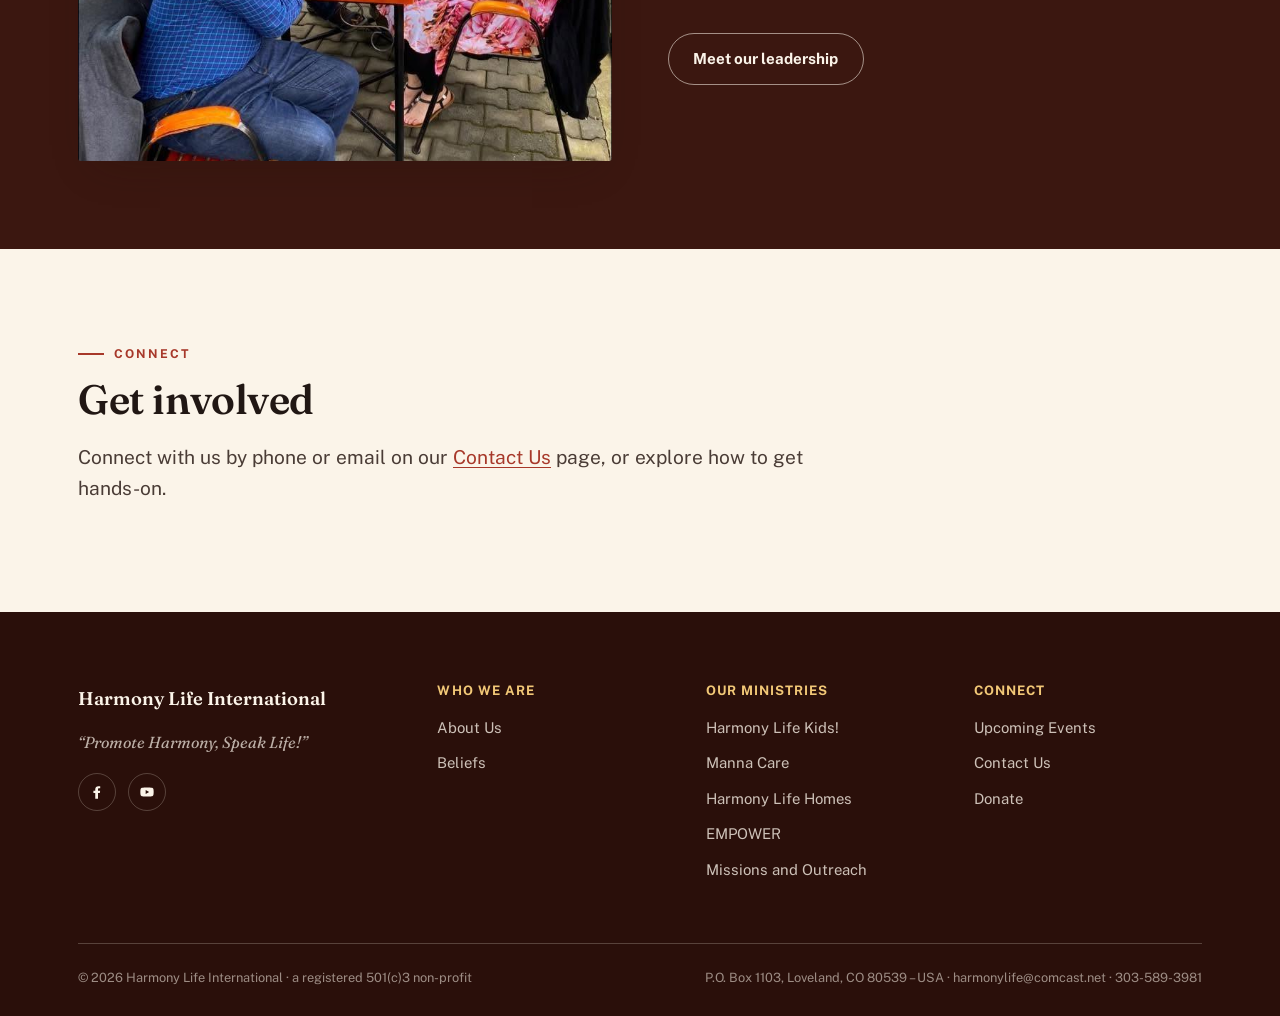
==== commit 08feb0a0: "commit" ====
--- a/about.html
+++ b/about.html
@@ -40,7 +40,7 @@
         <ul class="sub-list"><li><a href="events.html">Upcoming Events</a></li></ul></li><li><a href="contact.html">Contact Us</a></li></ul>
   <div class="cta-row"><a href="https://www.eservicepayments.com/cgi-bin/Vanco_ver3.vps?appver3=[base64]&ver=3" class="btn btn-primary" target="_blank" rel="noopener" style="width:100%;justify-content:center;">Donate Now</a></div>
 </nav>
-<section class="hero hero-short" style="background-image:url('images/about-hero.jpg')">
+<section class="hero hero-short" style="background-image:url('images/tree.jpg')">
   <div class="hero-inner">
     <div class="wrap">
       <p class="hero-crumb"><a href="index.html">Home</a> / About Us</p>
--- a/css/style.css
+++ b/css/style.css
@@ -505,6 +505,7 @@
 .split.reverse .split-media{ order:2; }
 .split-media img{ border-radius: var(--radius); box-shadow: var(--shadow); width:100%; height:100%; object-fit:cover; }
 .split-media.short img{ aspect-ratio: 4/3; }
+.split-media .kids-feature-photo{ object-position:center 22%; }
 .farm-photo{ overflow:hidden; border-radius:var(--radius); }
 .farm-photo img{ transform:scale(1.28); transform-origin:5% 42%; }
 @media (max-width: 860px){
@@ -544,6 +545,8 @@
 .photo-grid{ display:grid; grid-template-columns: repeat(4,1fr); gap: 14px; }
 .photo-grid img{ border-radius: var(--radius); aspect-ratio: 3/4; object-fit:cover; width:100%; }
 .photo-grid .wide{ grid-column: span 2; aspect-ratio: 3/2; }
+.kids-photo-grid{ grid-template-columns:repeat(3,minmax(0,1fr)); }
+.kids-photo-grid img{ aspect-ratio:4/3; }
 .challenge-photo-grid{ display:grid; grid-template-columns:repeat(2,minmax(0,1fr)); gap:14px; }
 .challenge-photo-grid img{ width:100%; aspect-ratio:4/3; object-fit:cover; border-radius:var(--radius); box-shadow:var(--shadow); }
 .challenge-photo-grid .wide{ grid-column:1/-1; aspect-ratio:16/9; }
@@ -551,6 +554,7 @@
 .clinic-photo-grid figcaption{ margin-top:8px; color:rgba(251,244,233,0.78); font-size:0.82rem; line-height:1.4; }
 .photo-grid.cols-3{ grid-template-columns: repeat(3,1fr); } /* one tall + one wide fills a row exactly */
 @media (max-width: 760px){ .photo-grid{ grid-template-columns: repeat(2,1fr); } .photo-grid .wide{ grid-column: span 2; } }
+@media (max-width: 760px){ .kids-photo-grid{ grid-template-columns:repeat(2,minmax(0,1fr)); } .kids-photo-grid img:last-child{ grid-column:1/-1; aspect-ratio:3/2; } }
 
 .about-photo-grid{ display:grid; grid-template-columns:repeat(2,minmax(0,1fr)); gap:26px; }
 .about-photo-grid img{ width:100%; aspect-ratio:4/3; object-fit:cover; border-radius:var(--radius); }
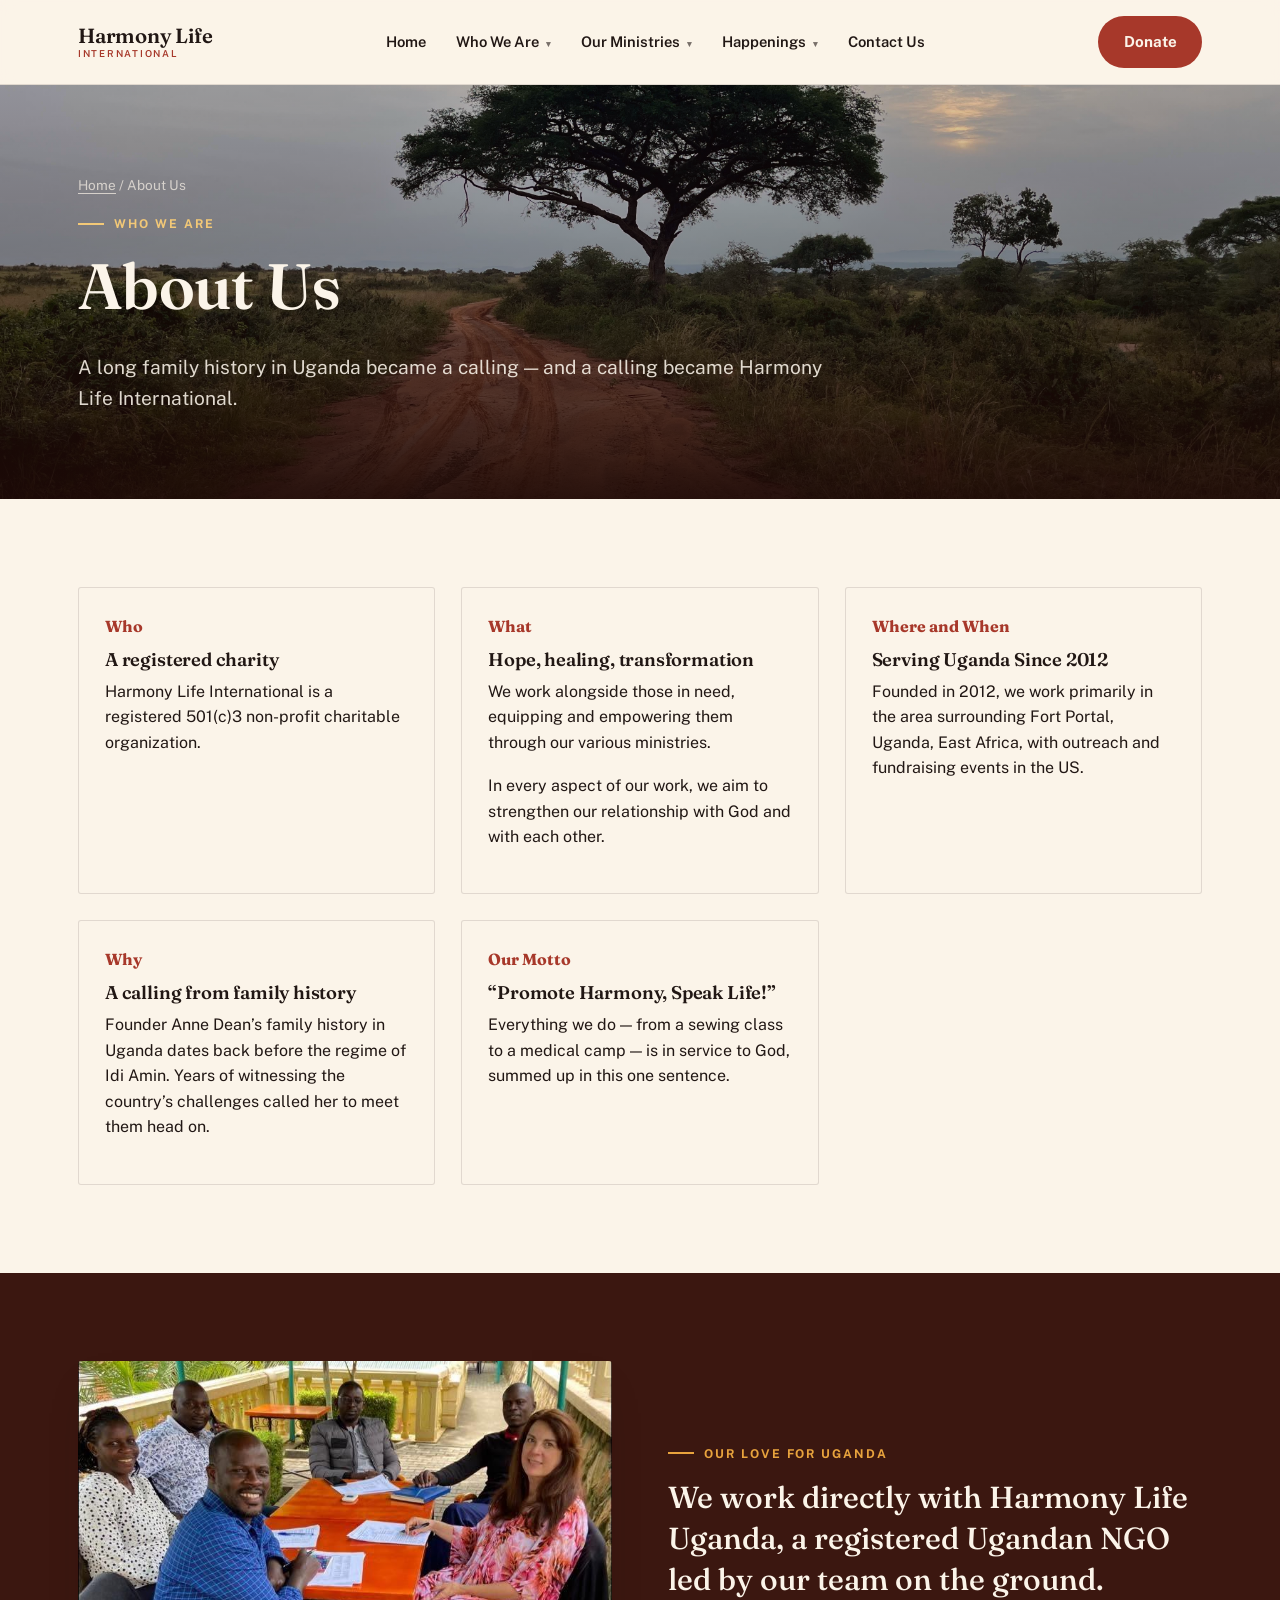
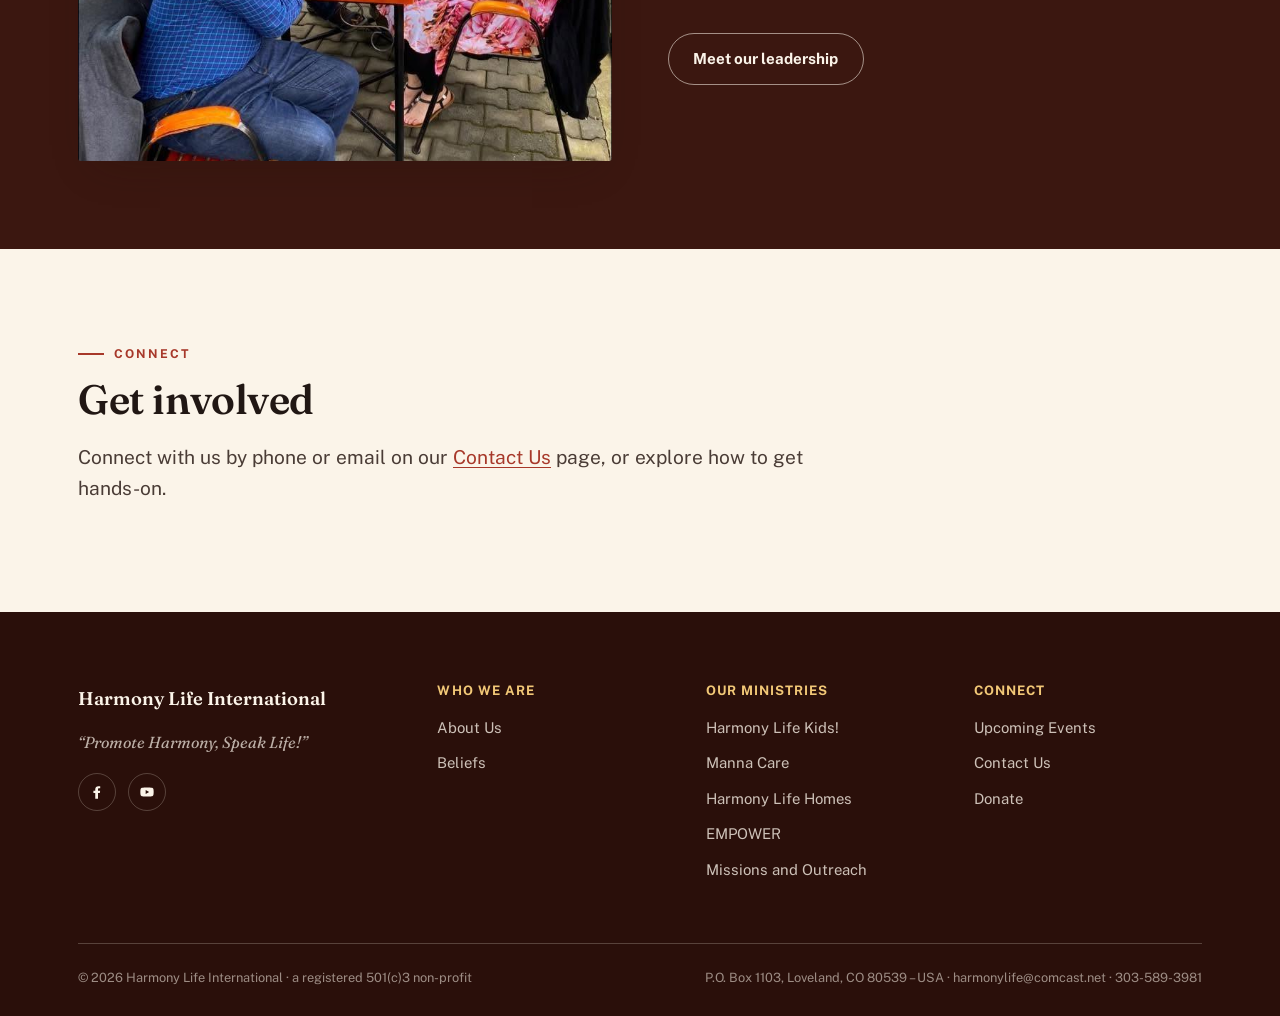
==== commit 62f82a07: "n" ====
--- a/about.html
+++ b/about.html
@@ -58,7 +58,7 @@
       <div class="info-card"><span class="num">Who</span><h3>A registered charity</h3><p>Harmony Life International is a registered 501(c)3 non-profit charitable organization.</p></div>
       <div class="info-card"><span class="num">What</span><h3>Hope, healing, transformation</h3><p>We work alongside those in need, equipping and empowering them through our various ministries.</p><p>In every aspect of our work, we aim to strengthen our relationship with God and with each other.</p></div>
       <div class="info-card"><span class="num">Where and When</span><h3>Serving Uganda Since 2012</h3><p>Founded in 2012, we work primarily in the area surrounding Fort Portal, Uganda, East Africa, with outreach and fundraising events in the US.</p></div>
-      <div class="info-card"><span class="num">Why</span><h3>A calling from family history</h3><p>Co-founder Anne Dean&rsquo;s family history in Uganda dates back before the regime of Idi Amin. Years of witnessing the country&rsquo;s challenges called her to meet them head on.</p></div>
+      <div class="info-card"><span class="num">Why</span><h3>A calling from family history</h3><p>Founder Anne Dean&rsquo;s family history in Uganda dates back before the regime of Idi Amin. Years of witnessing the country&rsquo;s challenges called her to meet them head on.</p></div>
       <div class="info-card"><span class="num">Our Motto</span><h3>&ldquo;Promote Harmony, Speak Life!&rdquo;</h3><p>Everything we do &mdash; from a sewing class to a medical camp &mdash; is in service to God, summed up in this one sentence.</p></div>
     </div>
   </div>
--- a/css/style.css
+++ b/css/style.css
@@ -505,12 +505,17 @@
 .split.reverse .split-media{ order:2; }
 .split-media img{ border-radius: var(--radius); box-shadow: var(--shadow); width:100%; height:100%; object-fit:cover; }
 .split-media.short img{ aspect-ratio: 4/3; }
+.bed-photo-gallery{ display:grid; grid-template-columns:repeat(2,minmax(0,1fr)); gap:14px; align-items:center; }
+.bed-photo-gallery img{ display:block; height:auto; aspect-ratio:auto; object-fit:contain; }
 .split-media .kids-feature-photo{ object-position:center 22%; }
 .farm-photo{ overflow:hidden; border-radius:var(--radius); }
 .farm-photo img{ transform:scale(1.28); transform-origin:5% 42%; }
+.farm-food-gallery{ display:grid; grid-template-columns:repeat(2,minmax(0,1fr)); gap:14px; margin-top:28px; }
+.farm-food-gallery img{ display:block; width:100%; height:auto; aspect-ratio:auto; object-fit:contain; border-radius:var(--radius); }
 @media (max-width: 860px){
   .split-media.thin-mobile img{ aspect-ratio: 16/9; }
 }
+@media (max-width: 560px){ .farm-food-gallery{ grid-template-columns:1fr; } }
 @media (max-width: 860px){
   .split, .split.reverse{ grid-template-columns: 1fr; gap: 30px; }
   .split.reverse .split-media{ order: 0; }
@@ -545,6 +550,52 @@
 .photo-grid{ display:grid; grid-template-columns: repeat(4,1fr); gap: 14px; }
 .photo-grid img{ border-radius: var(--radius); aspect-ratio: 3/4; object-fit:cover; width:100%; }
 .photo-grid .wide{ grid-column: span 2; aspect-ratio: 3/2; }
+.missions-outreach-page .photo-grid .elephant-photo{ grid-column:span 2; height:auto; aspect-ratio:auto; object-fit:contain; object-position:center; }
+.photo-grid .steve-photo{ grid-column: 1 / -1; aspect-ratio: 16/9; }
+
+.missions-outreach-page .photo-grid img{ object-fit:cover; }
+.missions-outreach-page .photo-grid .community-circle-photo,
+.missions-outreach-page .photo-grid .steve-photo{
+  object-fit: contain;
+  width: 100%;
+  height: auto;
+  aspect-ratio: auto;
+  background: none;
+  padding: 0;
+}
+.missions-outreach-page .photo-grid .community-circle-photo{ object-position: center center; grid-column: span 3; }
+.missions-outreach-page .photo-grid .steve-photo{ object-position: center center; grid-column: auto; }
+.missions-outreach-page .photo-grid .mission-gallery-full-image{ object-fit:contain; height:auto; aspect-ratio:auto; }
+.missions-outreach-page .missions-outreach-gallery{ grid-template-columns:repeat(6,minmax(0,1fr)); }
+.missions-outreach-page .missions-outreach-gallery .outreach-crowd-photo,
+.missions-outreach-page .missions-outreach-gallery .coloring-photo{ grid-column:span 4; }
+.missions-outreach-page .missions-outreach-gallery .outreach-street-photo,
+.missions-outreach-page .missions-outreach-gallery .steve-photo,
+.missions-outreach-page .missions-outreach-gallery .market-photo{ grid-column:span 2; }
+.missions-outreach-page .missions-outreach-gallery .prayer-photo{ grid-column:span 4; }
+.missions-outreach-page .missions-outreach-gallery .community-circle-photo,
+.missions-outreach-page .missions-outreach-gallery .selfie-photo{ grid-column:span 3; }
+@media (max-width:760px){
+  .missions-outreach-page .missions-outreach-gallery{ grid-template-columns:repeat(2,minmax(0,1fr)); }
+  .missions-outreach-page .missions-outreach-gallery .outreach-crowd-photo,
+  .missions-outreach-page .missions-outreach-gallery .prayer-photo{ grid-column:span 2; }
+  .missions-outreach-page .missions-outreach-gallery .outreach-street-photo,
+  .missions-outreach-page .missions-outreach-gallery .steve-photo,
+  .missions-outreach-page .missions-outreach-gallery .market-photo,
+  .missions-outreach-page .missions-outreach-gallery .coloring-photo,
+  .missions-outreach-page .missions-outreach-gallery .community-circle-photo,
+  .missions-outreach-page .missions-outreach-gallery .selfie-photo{ grid-column:auto; }
+}
+.monica-house-photo{ display:block; width:100%; max-width: 480px; aspect-ratio: 4/3; object-fit:cover; border-radius: var(--radius); box-shadow: var(--shadow); margin-left: auto; }
+.monica-story{ grid-template-columns: minmax(0, 1.2fr) minmax(260px, 440px); gap: 34px; }
+@media (max-width: 860px){
+  .monica-story{ grid-template-columns: minmax(0, 1fr) minmax(220px, 340px); gap: 24px; }
+  .monica-story .split-media{ margin: 0; }
+}
+@media (max-width: 700px){
+  .monica-story{ grid-template-columns: 1fr; }
+  .monica-story .split-media{ order: 0; }
+}
 .kids-photo-grid{ grid-template-columns:repeat(3,minmax(0,1fr)); }
 .kids-photo-grid img{ aspect-ratio:4/3; }
 .challenge-photo-grid{ display:grid; grid-template-columns:repeat(2,minmax(0,1fr)); gap:14px; }
@@ -555,9 +606,9 @@
 .photo-grid.cols-3{ grid-template-columns: repeat(3,1fr); } /* one tall + one wide fills a row exactly */
 @media (max-width: 760px){ .photo-grid{ grid-template-columns: repeat(2,1fr); } .photo-grid .wide{ grid-column: span 2; } }
 @media (max-width: 760px){ .kids-photo-grid{ grid-template-columns:repeat(2,minmax(0,1fr)); } .kids-photo-grid img:last-child{ grid-column:1/-1; aspect-ratio:3/2; } }
-
 .about-photo-grid{ display:grid; grid-template-columns:repeat(2,minmax(0,1fr)); gap:26px; }
 .about-photo-grid img{ width:100%; aspect-ratio:4/3; object-fit:cover; border-radius:var(--radius); }
+.about-photo-grid .community-circle-photo{ object-fit:contain; background: var(--paper-dim); padding: 8px; }
 @media (max-width:560px){ .about-photo-grid{ grid-template-columns:1fr; } }
 
 /* leadership */
@@ -586,7 +637,7 @@
 .news-list .n-title{ font-family: var(--display); font-size: 1.15rem; }
 .news-list .n-date{ font-size: 0.84rem; color: var(--ink-soft); white-space:nowrap; }
 
-.faith-list{ list-style:none; margin:0; padding:0; display:grid; gap: 22px; }
+.faith-list{ list-style:none; margin:0 0 1.1em; padding:0; display:grid; gap: 22px; }
 .faith-list li{ padding-left: 26px; border-left: 2px solid var(--gold); font-family: var(--display); font-style: italic; font-size: 1.12rem; color: var(--ink-soft); }
 .faith-list li strong{ display:block; font-family: var(--body); font-style:normal; font-weight:700; font-size: 0.78rem; text-transform:uppercase; letter-spacing:0.07em; color: var(--brick); margin-top:8px; }
 
